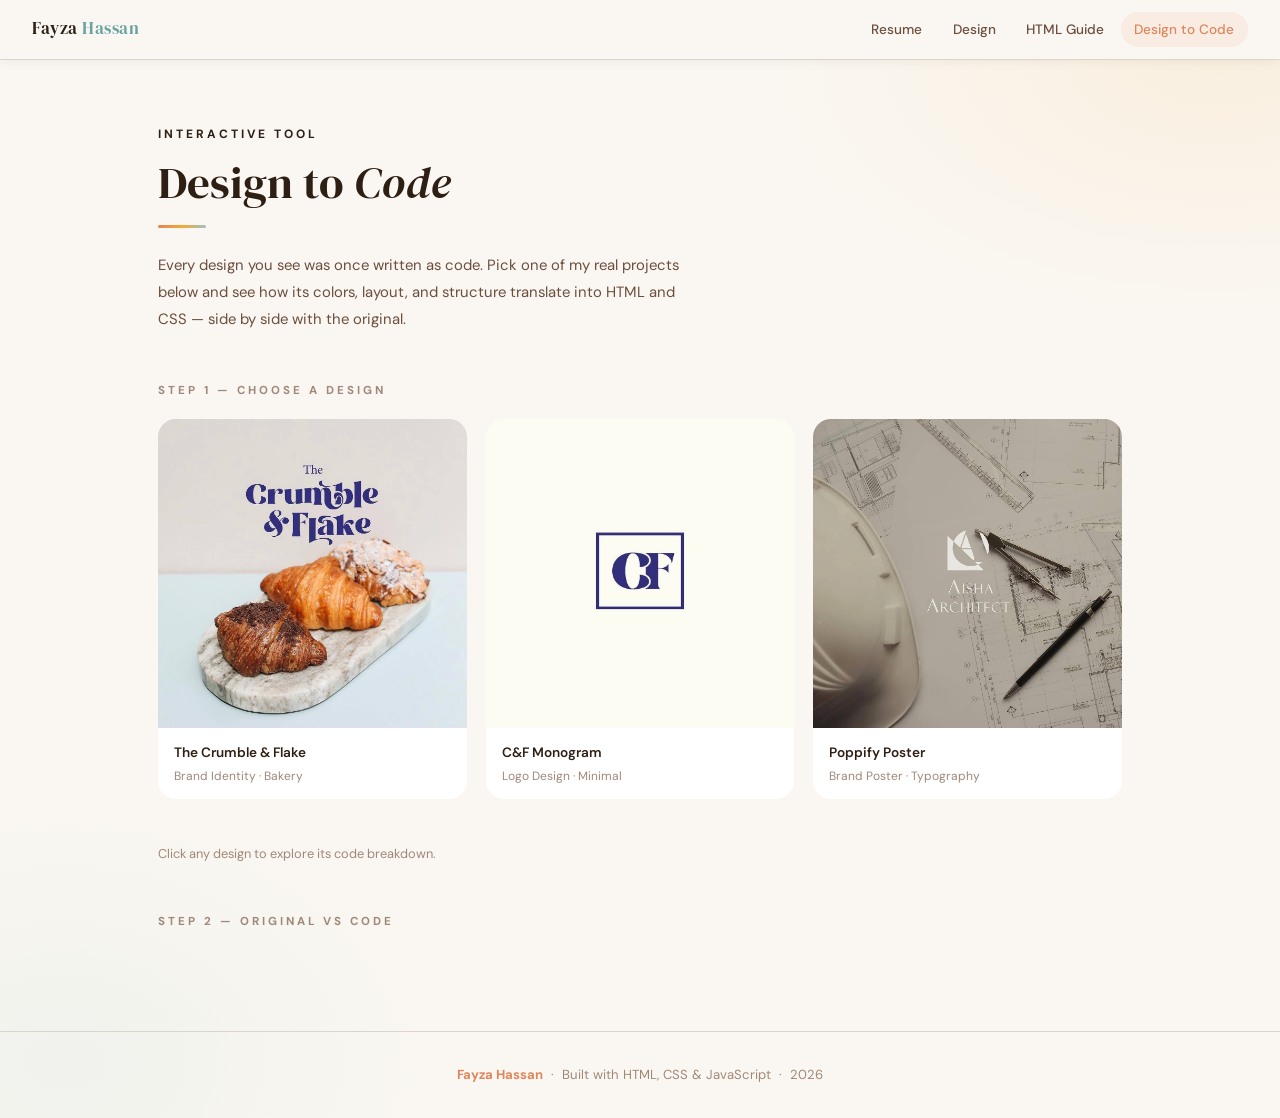
==== design-to-code.html @ b826f487 "Add files via upload" ====
<!DOCTYPE html>
<html lang="en">
<head>
  <meta charset="UTF-8" />
  <meta name="viewport" content="width=device-width, initial-scale=1.0" />
  <title>Fayza Hassan — Design to Code</title>
  <link rel="stylesheet" href="style.css" />
  <style>

    /* ============================================
       PAGE LAYOUT
    ============================================ */

    .dtc-page {
      max-width: 1060px;
      margin: 0 auto;
      padding: 4rem 3rem 5rem;
    }

    .dtc-page .eyebrow {
      font-size: 0.75rem;
      font-weight: 700;
      letter-spacing: 3px;
      text-transform: uppercase;
      color: var(--electric);
      margin-bottom: 0.7rem;
    }

    .dtc-page h1 {
      font-family: var(--font-display);
      font-size: clamp(1.9rem, 4vw, 2.8rem);
      font-weight: 400;
      color: var(--text-main);
      line-height: 1.2;
      margin-bottom: 0.8rem;
    }

    .dtc-page h1 em {
      font-style: italic;
      color: var(--electric);
    }

    .dtc-page .intro-p {
      font-size: 0.93rem;
      color: var(--text-sub);
      max-width: 540px;
      line-height: 1.8;
      margin-bottom: 3rem;
    }

    .accent-line {
      width: 48px;
      height: 3px;
      background: var(--grad-line);
      border-radius: 3px;
      margin: 1rem 0 1.5rem;
    }

    /* ============================================
       STEP LABEL
    ============================================ */

    .step-label {
      font-size: 0.72rem;
      font-weight: 700;
      letter-spacing: 3px;
      text-transform: uppercase;
      color: var(--text-muted);
      margin-bottom: 1.2rem;
      display: flex;
      align-items: center;
      gap: 1rem;
    }

    .step-label::after {
      content: '';
      flex: 1;
      height: 1px;
      background: var(--mid-gray);
    }

    /* ============================================
       STEP 1 — IMAGE PICKER
    ============================================ */

    .image-picker {
      display: grid;
      grid-template-columns: repeat(3, 1fr);
      gap: 1.2rem;
      margin-bottom: 3.5rem;
    }

    .img-card {
      position: relative;
      border-radius: var(--radius-lg);
      overflow: hidden;
      border: 2px solid var(--mid-gray);
      cursor: pointer;
      transition: var(--transition);
      background: var(--off-white);
    }

    .img-card:hover {
      border-color: var(--electric);
      box-shadow: var(--shadow-md);
      transform: translateY(-4px);
    }

    .img-card.selected {
      border-color: var(--electric);
      box-shadow: 0 0 0 3px rgba(114,38,255,0.15);
    }

    .img-card img {
      width: 100%;
      aspect-ratio: 1 / 1;
      object-fit: cover;
      display: block;
      transition: transform 0.4s ease;
    }

    .img-card:hover img { transform: scale(1.04); }

    .img-card-label {
      padding: 0.8rem 1rem;
      background: var(--white);
      border-top: 1px solid var(--mid-gray);
    }

    .img-card-label .img-title {
      font-size: 0.85rem;
      font-weight: 600;
      color: var(--text-main);
      margin-bottom: 0.15rem;
    }

    .img-card-label .img-sub {
      font-size: 0.75rem;
      color: var(--text-muted);
    }

    /* Selected checkmark */
    .img-card .check {
      position: absolute;
      top: 0.7rem;
      right: 0.7rem;
      width: 26px;
      height: 26px;
      border-radius: 50%;
      background: var(--electric);
      color: white;
      font-size: 0.75rem;
      display: flex;
      align-items: center;
      justify-content: center;
      opacity: 0;
      transform: scale(0.5);
      transition: var(--transition);
    }

    .img-card.selected .check {
      opacity: 1;
      transform: scale(1);
    }

    /* Hint text */
    .picker-hint {
      font-size: 0.8rem;
      color: var(--text-muted);
      margin-top: -0.8rem;
      margin-bottom: 3rem;
    }

    /* ============================================
       STEP 2 — SPLIT VIEW (image | code)
    ============================================ */

    .split-view {
      display: none; /* shown by JS */
      gap: 0;
      border-radius: var(--radius-lg);
      overflow: hidden;
      border: 1px solid var(--mid-gray);
      box-shadow: var(--shadow-lg);
      margin-bottom: 2rem;
    }

    .split-view.visible { display: grid; grid-template-columns: 1fr 1fr; }

    /* Left — original image */
    .split-image {
      position: relative;
      background: var(--off-white);
    }

    .split-image img {
      width: 100%;
      height: 100%;
      object-fit: cover;
      display: block;
    }

    .split-image .side-label {
      position: absolute;
      top: 1rem;
      left: 1rem;
      font-size: 0.65rem;
      font-weight: 700;
      letter-spacing: 2px;
      text-transform: uppercase;
      background: rgba(255,255,255,0.9);
      color: var(--text-sub);
      padding: 0.3rem 0.7rem;
      border-radius: 50px;
      border: 1px solid var(--mid-gray);
    }

    /* Right — live code rendering */
    .split-render {
      position: relative;
      background: #1A1630;
      min-height: 420px;
      display: flex;
      flex-direction: column;
    }

    .split-render .side-label {
      position: absolute;
      top: 1rem;
      right: 1rem;
      font-size: 0.65rem;
      font-weight: 700;
      letter-spacing: 2px;
      text-transform: uppercase;
      background: rgba(255,255,255,0.08);
      color: rgba(255,255,255,0.5);
      padding: 0.3rem 0.7rem;
      border-radius: 50px;
      border: 1px solid rgba(255,255,255,0.1);
      z-index: 2;
    }

    /* Toggle: show rendered result OR code text */
    .render-toggle {
      display: flex;
      gap: 0;
      border-bottom: 1px solid rgba(255,255,255,0.08);
      flex-shrink: 0;
    }

    .render-toggle button {
      flex: 1;
      background: none;
      border: none;
      color: rgba(255,255,255,0.4);
      font-family: var(--font-body);
      font-size: 0.78rem;
      font-weight: 600;
      letter-spacing: 1px;
      text-transform: uppercase;
      padding: 0.7rem;
      cursor: pointer;
      border-bottom: 2px solid transparent;
      transition: var(--transition);
    }

    .render-toggle button.active {
      color: var(--teal);
      border-bottom-color: var(--teal);
    }

    /* The rendered HTML preview */
    .render-preview {
      flex: 1;
      display: flex;
      align-items: center;
      justify-content: center;
      padding: 1.5rem;
    }

    /* The code view */
    .render-code {
      display: none;
      flex: 1;
      padding: 1.2rem 1.5rem;
      overflow-y: auto;
    }

    .render-code.visible { display: block; }

    .render-code pre {
      font-family: var(--font-code);
      font-size: 0.76rem;
      line-height: 1.85;
      color: #e2e0f0;
      white-space: pre;
    }

    /* Syntax colors */
    .kw   { color: #87CEEB; }
    .attr { color: #0BBCB8; }
    .val  { color: #fde68a; }
    .cm   { color: rgba(255,255,255,0.28); font-style: italic; }
    .tx   { color: #e2e0f0; }
    .prop { color: #c4b5fd; }
    .num  { color: #fda4af; }
    .hex  { color: #6ee7b7; }

    /* ============================================
       THE RENDERED PREVIEWS (HTML/CSS recreations)
    ============================================ */

    /* --- Work 1: Crumble & Flake --- */
    .preview-work1 {
      width: 100%;
      max-width: 280px;
      background: linear-gradient(160deg, #E8E0D8 60%, #B8D4DC 100%);
      border-radius: 12px;
      padding: 1.5rem 1.2rem 1.2rem;
      text-align: center;
      font-family: Georgia, serif;
      position: relative;
      box-shadow: 0 8px 32px rgba(0,0,0,0.15);
    }

    .preview-work1 .cf-the {
      font-size: 0.75rem;
      letter-spacing: 2px;
      color: #3B2D7A;
      margin-bottom: 0.1rem;
    }

    .preview-work1 .cf-title {
      font-size: 1.5rem;
      font-weight: 700;
      color: #3B2D7A;
      line-height: 1.1;
      margin-bottom: 1rem;
    }

    .preview-work1 .cf-pastries {
      display: flex;
      justify-content: center;
      gap: 0.4rem;
      margin-top: 0.5rem;
    }

    .cf-pastry {
      width: 55px;
      height: 40px;
      border-radius: 50% 50% 40% 40%;
      background: linear-gradient(135deg, #C8803A, #8B4513);
      box-shadow: 0 3px 8px rgba(0,0,0,0.2);
    }

    .cf-pastry.big {
      width: 70px;
      height: 48px;
      background: linear-gradient(135deg, #D4903A, #9B5523);
    }

    .cf-pastry.powdered {
      background: linear-gradient(135deg, #C8803A, #8B4513);
      position: relative;
      overflow: hidden;
    }

    .cf-pastry.powdered::after {
      content: '';
      position: absolute;
      inset: 0;
      background: rgba(255,255,255,0.3);
      border-radius: inherit;
    }

    .preview-work1 .marble-board {
      width: 90%;
      height: 8px;
      background: linear-gradient(90deg, #D8D0C8, #C0B8B0, #D8D0C8);
      border-radius: 4px;
      margin: 0.4rem auto 0;
    }

    /* --- Work 2: CF Monogram --- */
    .preview-work2 {
      width: 100%;
      max-width: 200px;
      background: #F9F7EE;
      border-radius: 8px;
      display: flex;
      align-items: center;
      justify-content: center;
      padding: 2rem;
      box-shadow: 0 8px 32px rgba(0,0,0,0.1);
      aspect-ratio: 1;
    }

    .cf-monogram-box {
      border: 2.5px solid #3B2D7A;
      padding: 1rem 1.2rem;
      display: flex;
      align-items: center;
      justify-content: center;
    }

    .cf-monogram-text {
      font-family: Georgia, 'Times New Roman', serif;
      font-size: 2.2rem;
      font-weight: 700;
      color: #3B2D7A;
      letter-spacing: -2px;
      line-height: 1;
    }

    .cf-amp {
      font-size: 1.4rem;
      vertical-align: middle;
      margin: 0 -2px;
    }

    /* --- Work 7: Poppify Poster --- */
    .preview-work7 {
      width: 100%;
      max-width: 220px;
      background: #D42B2B;
      border-radius: 12px;
      padding: 1.5rem 1.2rem;
      text-align: center;
      box-shadow: 0 8px 32px rgba(0,0,0,0.25);
      position: relative;
      overflow: hidden;
    }

    .preview-work7::before {
      content: '';
      position: absolute;
      bottom: -20px;
      left: 50%;
      transform: translateX(-50%);
      width: 140px;
      height: 90px;
      background: rgba(255,255,255,0.08);
      border-radius: 50% 50% 0 0;
    }

    .preview-work7 .pop-est {
      font-size: 0.65rem;
      font-weight: 700;
      letter-spacing: 3px;
      text-transform: uppercase;
      color: rgba(255,255,255,0.8);
      margin-bottom: 0.5rem;
    }

    .preview-work7 .pop-logo-circle {
      width: 28px;
      height: 28px;
      border-radius: 50%;
      background: rgba(139,0,0,0.6);
      border: 1.5px solid rgba(255,255,255,0.3);
      margin: 0 auto 0.4rem;
      display: flex;
      align-items: center;
      justify-content: center;
      font-size: 0.65rem;
      font-weight: 800;
      color: white;
      font-family: Georgia, serif;
    }

    .preview-work7 .pop-name {
      font-size: 2rem;
      font-weight: 900;
      color: #F5ECD5;
      line-height: 1;
      font-family: Georgia, serif;
      letter-spacing: -1px;
      margin-bottom: 0.7rem;
      position: relative;
      z-index: 1;
    }

    .preview-work7 .pop-tagline {
      font-size: 0.62rem;
      font-weight: 700;
      color: rgba(255,255,255,0.85);
      letter-spacing: 1px;
      position: relative;
      z-index: 1;
    }

    /* ============================================
       COLOR BREAKDOWN
    ============================================ */

    .color-breakdown {
      display: none;
      margin-top: 0;
    }

    .color-breakdown.visible { display: block; }

    .color-breakdown h3 {
      font-family: var(--font-display);
      font-size: 1.1rem;
      font-weight: 400;
      color: var(--text-main);
      margin-bottom: 1rem;
    }

    .color-chips {
      display: flex;
      gap: 0.6rem;
      flex-wrap: wrap;
    }

    .color-chip {
      display: flex;
      align-items: center;
      gap: 0.6rem;
      padding: 0.45rem 0.9rem 0.45rem 0.5rem;
      background: var(--off-white);
      border: 1px solid var(--mid-gray);
      border-radius: 50px;
      cursor: pointer;
      transition: var(--transition);
      font-size: 0.8rem;
    }

    .color-chip:hover {
      border-color: rgba(114,38,255,0.25);
      box-shadow: var(--shadow-sm);
    }

    .chip-dot {
      width: 18px;
      height: 18px;
      border-radius: 50%;
      flex-shrink: 0;
      border: 1px solid rgba(0,0,0,0.08);
    }

    .chip-hex {
      font-family: var(--font-code);
      font-size: 0.77rem;
      color: var(--electric);
      font-weight: 500;
    }

    .chip-role {
      color: var(--text-muted);
      font-size: 0.77rem;
    }

    /* ============================================
       COPY TOAST
    ============================================ */

    .copy-toast {
      position: fixed;
      bottom: 2rem;
      left: 50%;
      transform: translateX(-50%) translateY(20px);
      background: var(--text-main);
      color: var(--white);
      padding: 0.6rem 1.4rem;
      border-radius: 50px;
      font-size: 0.82rem;
      font-weight: 500;
      opacity: 0;
      transition: all 0.3s ease;
      pointer-events: none;
      z-index: 999;
      white-space: nowrap;
    }

    .copy-toast.show {
      opacity: 1;
      transform: translateX(-50%) translateY(0);
    }

    /* ============================================
       RESPONSIVE
    ============================================ */

    @media (max-width: 768px) {
      .dtc-page { padding: 3rem 1.5rem 4rem; }
      .image-picker { grid-template-columns: 1fr; gap: 1rem; }
      .split-view.visible { grid-template-columns: 1fr; }
      .split-image { min-height: 220px; }
      .split-render { min-height: 360px; }
    }

  </style>
</head>
<body>

  <!-- Navigation -->
  <nav>
    <a class="nav-logo" href="index.html">Fayza <span style="color:var(--teal);">Hassan</span></a>
    <button class="hamburger" aria-label="Menu">
      <span></span><span></span><span></span>
    </button>
    <ul class="nav-links">
      <li><a href="index.html">Resume</a></li>
      <li><a href="hobby.html">Design</a></li>
      <li><a href="html-cheatsheet.html">HTML Guide</a></li>
      <li><a href="design-to-code.html" class="active">Design to Code</a></li>
    </ul>
  </nav>

  <div class="page-wrapper">
    <div class="dtc-page">

      <!-- Hero -->
      <p class="eyebrow">Interactive Tool</p>
      <h1>Design to <em>Code</em></h1>
      <div class="accent-line"></div>
      <p class="intro-p">
        Every design you see was once written as code. Pick one of my real projects below
        and see how its colors, layout, and structure translate into HTML and CSS —
        side by side with the original.
      </p>

      <!-- Step 1: Pick an image -->
      <div class="step-label">Step 1 — Choose a design</div>

      <div class="image-picker">

        <!-- Work 1 -->
        <div class="img-card" onclick="selectDesign('work1')" id="card-work1">
          <div class="check">&#10003;</div>
          <img src="work1.jpg" alt="Crumble and Flake bakery branding" loading="lazy">
          <div class="img-card-label">
            <div class="img-title">The Crumble &amp; Flake</div>
            <div class="img-sub">Brand Identity · Bakery</div>
          </div>
        </div>

        <!-- Work 2 -->
        <div class="img-card" onclick="selectDesign('work2')" id="card-work2">
          <div class="check">&#10003;</div>
          <img src="work2.jpg" alt="CF monogram logo" loading="lazy">
          <div class="img-card-label">
            <div class="img-title">C&amp;F Monogram</div>
            <div class="img-sub">Logo Design · Minimal</div>
          </div>
        </div>

        <!-- Work 7 -->
        <div class="img-card" onclick="selectDesign('work7')" id="card-work7">
          <div class="check">&#10003;</div>
          <img src="work7.jpg" alt="Poppify brand poster" loading="lazy">
          <div class="img-card-label">
            <div class="img-title">Poppify Poster</div>
            <div class="img-sub">Brand Poster · Typography</div>
          </div>
        </div>

      </div>

      <p class="picker-hint">Click any design to explore its code breakdown.</p>

      <!-- Step 2: Split view -->
      <div class="step-label">Step 2 — Original vs Code</div>

      <div class="split-view" id="split-view">

        <!-- Left: original image -->
        <div class="split-image">
          <span class="side-label">Original Design</span>
          <img id="split-img" src="" alt="Selected design">
        </div>

        <!-- Right: code/render panel -->
        <div class="split-render">
          <div class="render-toggle">
            <button class="active" onclick="showTab('preview', this)">Live Render</button>
            <button onclick="showTab('code', this)">HTML / CSS</button>
          </div>

          <!-- Rendered preview -->
          <div class="render-preview" id="tab-preview">
            <div id="render-output"></div>
          </div>

          <!-- Code view -->
          <div class="render-code" id="tab-code">
            <pre id="code-output"></pre>
          </div>
        </div>

      </div>

      <!-- Color breakdown -->
      <div class="color-breakdown" id="color-breakdown">
        <h3>Colors used in this design</h3>
        <div class="color-chips" id="color-chips"></div>
      </div>

    </div>
  </div>

  <!-- Copy toast -->
  <div class="copy-toast" id="copy-toast"></div>

  <footer>
    <strong>Fayza Hassan</strong> &nbsp;·&nbsp; Built with HTML, CSS &amp; JavaScript &nbsp;·&nbsp; 2026
  </footer>

  <script src="script.js"></script>
  <script>

    /* ============================================
       DATA — one entry per design
    ============================================ */

    var designs = {

      /* ---- Work 1: Crumble & Flake ---- */
      work1: {
        img: 'images/work1.jpg',
        alt: 'Crumble and Flake branding',
        colors: [
          { hex: '#E8E0D8', role: 'Background warm beige' },
          { hex: '#B8D4DC', role: 'Background cool blue' },
          { hex: '#3B2D7A', role: 'Logo & text (deep navy)' },
          { hex: '#C8803A', role: 'Pastry warm brown' },
          { hex: '#D8D0C8', role: 'Marble board' }
        ],
        render: '<div class="preview-work1">' +
          '<div class="cf-the">The</div>' +
          '<div class="cf-title">Crumble<br>&amp; Flake</div>' +
          '<div class="cf-pastries">' +
            '<div class="cf-pastry"></div>' +
            '<div class="cf-pastry big"></div>' +
            '<div class="cf-pastry powdered"></div>' +
          '</div>' +
          '<div class="marble-board"></div>' +
        '</div>',
        code:
'<span class="cm">/* Background */</span>\n' +
'<span class="prop">.card</span> {\n' +
'  <span class="attr">background</span>: <span class="val">linear-gradient</span>(\n' +
'    <span class="num">160deg</span>,\n' +
'    <span class="hex">#E8E0D8</span> <span class="num">60%</span>,\n' +
'    <span class="hex">#B8D4DC</span> <span class="num">100%</span>\n' +
'  );\n' +
'  <span class="attr">border-radius</span>: <span class="num">12px</span>;\n' +
'  <span class="attr">padding</span>: <span class="num">1.5rem</span>;\n' +
'  <span class="attr">text-align</span>: <span class="val">center</span>;\n' +
'}\n\n' +
'<span class="cm">/* Logo text */</span>\n' +
'<span class="prop">.logo-title</span> {\n' +
'  <span class="attr">font-family</span>: <span class="val">Georgia, serif</span>;\n' +
'  <span class="attr">font-size</span>: <span class="num">1.5rem</span>;\n' +
'  <span class="attr">font-weight</span>: <span class="num">700</span>;\n' +
'  <span class="attr">color</span>: <span class="hex">#3B2D7A</span>;\n' +
'  <span class="attr">line-height</span>: <span class="num">1.1</span>;\n' +
'}\n\n' +
'<span class="cm">/* Pastry shape */</span>\n' +
'<span class="prop">.pastry</span> {\n' +
'  <span class="attr">width</span>: <span class="num">70px</span>;\n' +
'  <span class="attr">height</span>: <span class="num">48px</span>;\n' +
'  <span class="attr">border-radius</span>: <span class="num">50% 50% 40% 40%</span>;\n' +
'  <span class="attr">background</span>: <span class="val">linear-gradient</span>(\n' +
'    <span class="num">135deg</span>,\n' +
'    <span class="hex">#D4903A</span>,\n' +
'    <span class="hex">#9B5523</span>\n' +
'  );\n' +
'}'
      },

      /* ---- Work 2: CF Monogram ---- */
      work2: {
        img: 'images/work2.jpg',
        alt: 'CF monogram logo',
        colors: [
          { hex: '#F9F7EE', role: 'Background cream' },
          { hex: '#3B2D7A', role: 'Logo & border (deep navy)' },
          { hex: '#FFFFFF', role: 'Negative space (white)' }
        ],
        render: '<div class="preview-work2">' +
          '<div class="cf-monogram-box">' +
            '<div class="cf-monogram-text">C<span class="cf-amp">&amp;</span>F</div>' +
          '</div>' +
        '</div>',
        code:
'<span class="cm">/* HTML */</span>\n' +
'<span class="kw">&lt;div</span> <span class="attr">class</span>=<span class="val">"page"</span><span class="kw">&gt;</span>\n' +
'  <span class="kw">&lt;div</span> <span class="attr">class</span>=<span class="val">"monogram-box"</span><span class="kw">&gt;</span>\n' +
'    <span class="kw">&lt;span&gt;</span><span class="tx">C&amp;F</span><span class="kw">&lt;/span&gt;</span>\n' +
'  <span class="kw">&lt;/div&gt;</span>\n' +
'<span class="kw">&lt;/div&gt;</span>\n\n' +
'<span class="cm">/* CSS */</span>\n' +
'<span class="prop">.page</span> {\n' +
'  <span class="attr">background</span>: <span class="hex">#F9F7EE</span>;\n' +
'  <span class="attr">display</span>: <span class="val">flex</span>;\n' +
'  <span class="attr">align-items</span>: <span class="val">center</span>;\n' +
'  <span class="attr">justify-content</span>: <span class="val">center</span>;\n' +
'  <span class="attr">min-height</span>: <span class="num">100vh</span>;\n' +
'}\n\n' +
'<span class="prop">.monogram-box</span> {\n' +
'  <span class="attr">border</span>: <span class="num">2.5px</span> <span class="val">solid</span> <span class="hex">#3B2D7A</span>;\n' +
'  <span class="attr">padding</span>: <span class="num">1rem 1.2rem</span>;\n' +
'}\n\n' +
'<span class="prop">.monogram-box span</span> {\n' +
'  <span class="attr">font-family</span>: <span class="val">Georgia, serif</span>;\n' +
'  <span class="attr">font-size</span>: <span class="num">2.2rem</span>;\n' +
'  <span class="attr">font-weight</span>: <span class="num">700</span>;\n' +
'  <span class="attr">color</span>: <span class="hex">#3B2D7A</span>;\n' +
'  <span class="attr">letter-spacing</span>: <span class="num">-2px</span>;\n' +
'}'
      },

      /* ---- Work 7: Poppify Poster ---- */
      work7: {
        img: 'images/work7.jpg',
        alt: 'Poppify brand poster',
        colors: [
          { hex: '#D42B2B', role: 'Background bold red' },
          { hex: '#F5ECD5', role: 'Logo text cream' },
          { hex: '#8B0000', role: 'Logo circle dark red' },
          { hex: '#FFFFFF', role: 'Tagline & details' },
          { hex: 'rgba(255,255,255,0.08)', role: 'Subtle shape overlay' }
        ],
        render: '<div class="preview-work7">' +
          '<div class="pop-est">Est 2023</div>' +
          '<div class="pop-logo-circle">p</div>' +
          '<div class="pop-name">poppify</div>' +
          '<div class="pop-tagline">Baked &nbsp;·&nbsp; Low Sugar &nbsp;·&nbsp; Natural Flavor</div>' +
        '</div>',
        code:
'<span class="cm">/* HTML */</span>\n' +
'<span class="kw">&lt;div</span> <span class="attr">class</span>=<span class="val">"poster"</span><span class="kw">&gt;</span>\n' +
'  <span class="kw">&lt;p</span> <span class="attr">class</span>=<span class="val">"est"</span><span class="kw">&gt;</span><span class="tx">Est 2023</span><span class="kw">&lt;/p&gt;</span>\n' +
'  <span class="kw">&lt;div</span> <span class="attr">class</span>=<span class="val">"logo-circle"</span><span class="kw">&gt;</span><span class="tx">p</span><span class="kw">&lt;/div&gt;</span>\n' +
'  <span class="kw">&lt;h1</span> <span class="attr">class</span>=<span class="val">"brand"</span><span class="kw">&gt;</span><span class="tx">poppify</span><span class="kw">&lt;/h1&gt;</span>\n' +
'  <span class="kw">&lt;p</span> <span class="attr">class</span>=<span class="val">"tagline"</span><span class="kw">&gt;</span><span class="tx">Baked · Low Sugar</span><span class="kw">&lt;/p&gt;</span>\n' +
'<span class="kw">&lt;/div&gt;</span>\n\n' +
'<span class="cm">/* CSS */</span>\n' +
'<span class="prop">.poster</span> {\n' +
'  <span class="attr">background</span>: <span class="hex">#D42B2B</span>;\n' +
'  <span class="attr">text-align</span>: <span class="val">center</span>;\n' +
'  <span class="attr">padding</span>: <span class="num">2rem</span>;\n' +
'  <span class="attr">border-radius</span>: <span class="num">12px</span>;\n' +
'}\n\n' +
'<span class="prop">.brand</span> {\n' +
'  <span class="attr">font-family</span>: <span class="val">Georgia, serif</span>;\n' +
'  <span class="attr">font-size</span>: <span class="num">2.5rem</span>;\n' +
'  <span class="attr">font-weight</span>: <span class="num">900</span>;\n' +
'  <span class="attr">color</span>: <span class="hex">#F5ECD5</span>;\n' +
'  <span class="attr">letter-spacing</span>: <span class="num">-1px</span>;\n' +
'}\n\n' +
'<span class="prop">.logo-circle</span> {\n' +
'  <span class="attr">background</span>: <span class="hex">#8B0000</span>;\n' +
'  <span class="attr">border-radius</span>: <span class="num">50%</span>;\n' +
'  <span class="attr">width</span>: <span class="num">28px</span>;\n' +
'  <span class="attr">height</span>: <span class="num">28px</span>;\n' +
'  <span class="attr">margin</span>: <span class="num">0 auto</span>;\n' +
'}'
      }

    };

    /* ============================================
       SELECT A DESIGN
    ============================================ */

    var currentDesign = null;

    function selectDesign(key) {
      var data = designs[key];
      if (!data) { return; }
      currentDesign = key;

      /* Update card selection state */
      document.querySelectorAll('.img-card').forEach(function(c) {
        c.classList.remove('selected');
      });
      document.getElementById('card-' + key).classList.add('selected');

      /* Set original image */
      var img = document.getElementById('split-img');
      img.src = data.img;
      img.alt = data.alt;

      /* Set rendered preview */
      document.getElementById('render-output').innerHTML = data.render;

      /* Set code output */
      document.getElementById('code-output').innerHTML = data.code;

      /* Build color chips */
      var chipsEl = document.getElementById('color-chips');
      chipsEl.innerHTML = '';
      data.colors.forEach(function(c) {
        var chip = document.createElement('div');
        chip.className = 'color-chip';
        chip.title = 'Click to copy ' + c.hex;
        chip.innerHTML =
          '<div class="chip-dot" style="background:' + c.hex + ';"></div>' +
          '<span class="chip-hex">' + c.hex + '</span>' +
          '<span class="chip-role">— ' + c.role + '</span>';
        chip.addEventListener('click', function() { copyHex(c.hex); });
        chipsEl.appendChild(chip);
      });

      /* Show split view and color breakdown */
      document.getElementById('split-view').classList.add('visible');
      document.getElementById('color-breakdown').classList.add('visible');

      /* Reset to preview tab */
      showTabByName('preview');

      /* Smooth scroll to result */
      setTimeout(function() {
        document.getElementById('split-view').scrollIntoView({ behavior: 'smooth', block: 'start' });
      }, 100);
    }

    /* ============================================
       TAB TOGGLE (Live Render / Code)
    ============================================ */

    function showTab(name, btn) {
      showTabByName(name);
      /* Update button states */
      document.querySelectorAll('.render-toggle button').forEach(function(b) {
        b.classList.remove('active');
      });
      btn.classList.add('active');
    }

    function showTabByName(name) {
      var preview = document.getElementById('tab-preview');
      var code    = document.getElementById('tab-code');
      if (name === 'preview') {
        preview.style.display = 'flex';
        code.classList.remove('visible');
      } else {
        preview.style.display = 'none';
        code.classList.add('visible');
      }
    }

    /* ============================================
       COPY HEX
    ============================================ */

    function copyHex(hex) {
      if (navigator.clipboard && navigator.clipboard.writeText) {
        navigator.clipboard.writeText(hex).then(function() {
          var toast = document.getElementById('copy-toast');
          toast.textContent = hex + ' copied';
          toast.classList.add('show');
          setTimeout(function() { toast.classList.remove('show'); }, 1800);
        });
      }
    }

  </script>

</body>
</html>
---- style.css ----
/* ============================================================
   Portfolio — Fayza Hassan
   Palette: Warm Beach
   #F5F0E8 (cream bg) | #E8A87C (terracotta) | #F4A836 (amber)
   #9DC4C0 (mint) | #6BA3A0 (teal) | #3D2B1F (dark text)
   Font: DM Sans + DM Serif Display
   ============================================================ */

@import url('https://fonts.googleapis.com/css2?family=DM+Sans:ital,opsz,wght@0,9..40,300;0,9..40,400;0,9..40,500;0,9..40,600;0,9..40,700;1,9..40,300&family=DM+Serif+Display:ital@0;1&family=Fira+Code:wght@400;500&display=swap');

/* ---------- Variables ---------- */
:root {
  --bg:          #FAF7F2;       /* warm cream */
  --surface:     #F2EDE3;       /* slightly darker cream */
  --white:       #FFFFFF;

  --terracotta:  #E0855A;       /* main accent — warm orange */
  --amber:       #F4A836;       /* secondary accent — golden */
  --mint:        #9DC4C0;       /* cool complement — soft mint */
  --teal:        #6BA3A0;       /* deeper mint for text/borders */

  --text-main:   #2E1F14;       /* dark warm brown */
  --text-sub:    #6B4E3D;       /* medium warm brown */
  --text-muted:  #A08878;       /* muted warm */

  --border:      #E0D5C5;       /* warm gray border */
  --border-dark: #C8B8A2;

  --grad-accent: linear-gradient(135deg, #E0855A 0%, #F4A836 100%);
  --grad-line:   linear-gradient(90deg, #E0855A, #F4A836, #9DC4C0);
  --grad-mint:   linear-gradient(135deg, #9DC4C0 0%, #6BA3A0 100%);

  --font-body:    'DM Sans', sans-serif;
  --font-display: 'DM Serif Display', serif;
  --font-code:    'Fira Code', monospace;

  --radius:    10px;
  --radius-lg: 18px;
  --shadow-sm: 0 2px 12px rgba(224,133,90,0.10);
  --shadow-md: 0 6px 28px rgba(224,133,90,0.16);
  --shadow-lg: 0 12px 48px rgba(224,133,90,0.20);
  --transition: all 0.3s cubic-bezier(0.4, 0, 0.2, 1);
}

/* ---------- Reset ---------- */
*, *::before, *::after { margin: 0; padding: 0; box-sizing: border-box; }
html { scroll-behavior: smooth; -webkit-text-size-adjust: 100%; }

body {
  font-family: var(--font-body);
  background: var(--bg);
  color: var(--text-main);
  line-height: 1.7;
  overflow-x: hidden;
  /* subtle warm glow top right */
  background-image:
    radial-gradient(ellipse 60% 40% at 95% 5%, rgba(244,168,54,0.10) 0%, transparent 60%),
    radial-gradient(ellipse 50% 40% at 5% 95%, rgba(157,196,192,0.10) 0%, transparent 60%);
}

/* ---------- Navigation ---------- */
nav {
  position: fixed;
  top: 0; width: 100%;
  z-index: 1000;
  height: 60px;
  display: flex;
  align-items: center;
  justify-content: space-between;
  padding: 0 2rem;
  background: rgba(250,247,242,0.92);
  backdrop-filter: blur(20px);
  -webkit-backdrop-filter: blur(20px);
  border-bottom: 1px solid var(--border);
  box-shadow: 0 1px 12px rgba(0,0,0,0.06);
}

.nav-logo {
  font-family: var(--font-display);
  font-size: 1.05rem;
  color: var(--text-main);
  text-decoration: none;
  letter-spacing: 0.5px;
}
.nav-logo span { color: var(--terracotta); }

.nav-links {
  list-style: none;
  display: flex;
  gap: 0.2rem;
}

.nav-links a {
  display: block;
  padding: 0.4rem 0.85rem;
  color: var(--text-sub);
  text-decoration: none;
  font-size: 0.85rem;
  font-weight: 500;
  border-radius: 50px;
  transition: var(--transition);
  white-space: nowrap;
}
.nav-links a:hover,
.nav-links a.active {
  color: var(--terracotta);
  background: rgba(224,133,90,0.09);
}

/* Hamburger */
.hamburger {
  display: none;
  flex-direction: column;
  gap: 5px;
  cursor: pointer;
  background: none;
  border: none;
  padding: 6px;
  -webkit-tap-highlight-color: transparent;
}
.hamburger span {
  display: block;
  width: 22px; height: 2px;
  background: var(--text-main);
  border-radius: 2px;
  transition: var(--transition);
}

/* ---------- Page Wrapper ---------- */
.page-wrapper {
  padding-top: 60px;
  position: relative;
  z-index: 1;
}

/* ---------- Page Hero ---------- */
.page-hero {
  padding: 3.5rem 2rem 2rem;
  max-width: 1060px;
  margin: 0 auto;
}

.eyebrow {
  font-size: 0.7rem;
  font-weight: 700;
  letter-spacing: 3px;
  text-transform: uppercase;
  color: var(--terracotta);
  margin-bottom: 0.6rem;
}

.page-hero h1 {
  font-family: var(--font-display);
  font-size: clamp(1.9rem, 5vw, 3rem);
  font-weight: 400;
  color: var(--text-main);
  line-height: 1.15;
  margin-bottom: 0.8rem;
}
.page-hero h1 em {
  font-style: italic;
  color: var(--terracotta);
}

.page-hero p {
  font-size: 0.95rem;
  color: var(--text-sub);
  max-width: 520px;
  line-height: 1.8;
}

.accent-line {
  width: 44px; height: 3px;
  background: var(--grad-line);
  border-radius: 3px;
  margin: 1rem 0 1.3rem;
}

/* ---------- Sections ---------- */
section {
  max-width: 1060px;
  margin: 0 auto;
  padding: 2rem 2rem 3rem;
}

.section-label {
  font-size: 0.68rem;
  font-weight: 700;
  letter-spacing: 3px;
  text-transform: uppercase;
  color: var(--text-muted);
  margin-bottom: 1.5rem;
  display: flex;
  align-items: center;
  gap: 1rem;
}
.section-label::after {
  content: '';
  flex: 1;
  height: 1px;
  background: var(--border);
}

/* ---------- Cards ---------- */
.card {
  background: var(--white);
  border: 1px solid var(--border);
  border-radius: var(--radius-lg);
  padding: 1.6rem 1.8rem;
  transition: var(--transition);
  box-shadow: var(--shadow-sm);
}
.card:hover {
  box-shadow: var(--shadow-md);
  border-color: rgba(224,133,90,0.25);
  transform: translateY(-3px);
}

/* ---------- Tags ---------- */
.tag {
  display: inline-block;
  padding: 0.22rem 0.75rem;
  border-radius: 50px;
  font-size: 0.73rem;
  font-weight: 600;
  letter-spacing: 0.3px;
  background: rgba(224,133,90,0.1);
  color: var(--terracotta);
  border: 1px solid rgba(224,133,90,0.2);
}

/* ---------- Buttons ---------- */
.btn {
  display: inline-block;
  padding: 0.6rem 1.5rem;
  border-radius: 50px;
  font-family: var(--font-body);
  font-weight: 600;
  font-size: 0.85rem;
  text-decoration: none;
  cursor: pointer;
  transition: var(--transition);
  border: none;
  -webkit-tap-highlight-color: transparent;
}
.btn-primary {
  background: var(--terracotta);
  color: var(--white);
}
.btn-primary:hover {
  background: #CC6E45;
  box-shadow: var(--shadow-md);
  transform: translateY(-2px);
}
.btn-outline {
  background: transparent;
  color: var(--terracotta);
  border: 1.5px solid var(--terracotta);
}
.btn-outline:hover {
  background: rgba(224,133,90,0.08);
  transform: translateY(-2px);
}

/* ---------- Scroll reveal ---------- */
.animate-in {
  opacity: 0;
  transform: translateY(20px);
  transition: opacity 0.55s ease, transform 0.55s ease;
}
.animate-in.visible {
  opacity: 1;
  transform: translateY(0);
}

/* ---------- Footer ---------- */
footer {
  text-align: center;
  padding: 2rem;
  border-top: 1px solid var(--border);
  font-size: 0.82rem;
  color: var(--text-muted);
}
footer strong { color: var(--terracotta); }

/* ---------- Scrollbar ---------- */
::-webkit-scrollbar { width: 5px; }
::-webkit-scrollbar-track { background: var(--bg); }
::-webkit-scrollbar-thumb { background: var(--border-dark); border-radius: 3px; }
::-webkit-scrollbar-thumb:hover { background: var(--terracotta); }

/* ---------- Responsive — Tablet (768px) ---------- */
@media (max-width: 768px) {
  nav { padding: 0 1.2rem; }
  .hamburger { display: flex; }

  .nav-links {
    display: none;
    flex-direction: column;
    position: absolute;
    top: 60px; left: 0;
    width: 100%;
    background: rgba(250,247,242,0.98);
    border-bottom: 1px solid var(--border);
    padding: 0.8rem 1.2rem 1.2rem;
    gap: 0.15rem;
    box-shadow: 0 8px 24px rgba(0,0,0,0.08);
  }
  .nav-links.open { display: flex; }
  .nav-links a {
    border-radius: var(--radius);
    padding: 0.75rem 1rem;
    font-size: 0.95rem;
  }

  .page-hero { padding: 2.5rem 1.2rem 1.5rem; }
  section { padding: 1.5rem 1.2rem 2.5rem; }
}

/* ---------- Responsive — Mobile (480px) ---------- */
@media (max-width: 480px) {
  .page-hero { padding: 2rem 1rem 1.2rem; }
  section { padding: 1.2rem 1rem 2rem; }
  .page-hero h1 { font-size: clamp(1.7rem, 8vw, 2.2rem); }
}
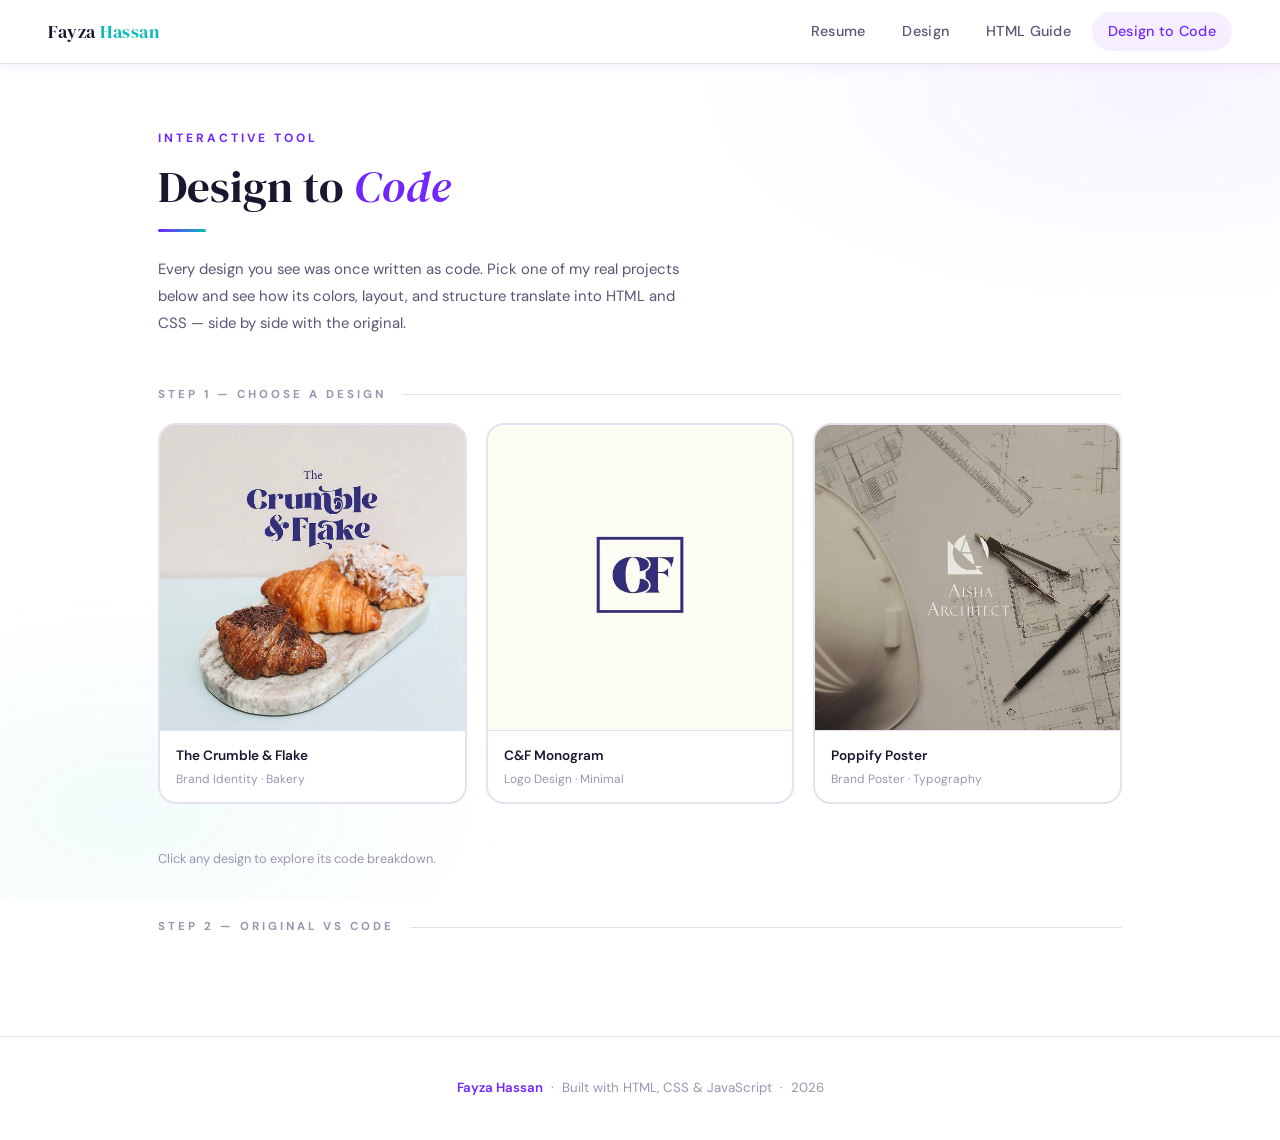
==== commit 1d50031a: "Add files via upload" ====
--- a/design-to-code.html
+++ b/design-to-code.html
@@ -650,7 +650,7 @@
         <!-- Work 7 -->
         <div class="img-card" onclick="selectDesign('work7')" id="card-work7">
           <div class="check">&#10003;</div>
-          <img src="work7.jpg" alt="Poppify brand poster" loading="lazy">
+          <img src="work7.jpg" alt="Aisha Architect blueprints" loading="lazy">
           <div class="img-card-label">
             <div class="img-title">Poppify Poster</div>
             <div class="img-sub">Brand Poster · Typography</div>
@@ -719,7 +719,7 @@
 
       /* ---- Work 1: Crumble & Flake ---- */
       work1: {
-        img: 'images/work1.jpg',
+        img: 'work1.jpg',
         alt: 'Crumble and Flake branding',
         colors: [
           { hex: '#E8E0D8', role: 'Background warm beige' },
@@ -773,7 +773,7 @@
 
       /* ---- Work 2: CF Monogram ---- */
       work2: {
-        img: 'images/work2.jpg',
+        img: 'work2.jpg',
         alt: 'CF monogram logo',
         colors: [
           { hex: '#F9F7EE', role: 'Background cream' },
@@ -814,54 +814,50 @@
       },
 
       /* ---- Work 7: Poppify Poster ---- */
+      work4: {
+        img: 'work4.jpg', alt: 'Poppify salty savory packaging',
+        colors:[
+          {hex:'#1A6FD4',role:'Bag top — bright blue'},
+          {hex:'#0A4A9C',role:'Bag bottom — deep blue'},
+          {hex:'#3B2D7A',role:'Tag badges — dark purple'},
+          {hex:'#FFFFFF',role:'Logo and text — white'}
+        ],
+        render:'<div class="preview-work4"><div class="pop-brand">poppify</div><div class="pop-flavor">Salty Savory</div><div class="pop-tags"><span class="pop-tag">baked</span><span class="pop-tag">low sugar</span><span class="pop-tag">natural</span></div></div>',
+        code:'<span class=\"cm\">/* Bag */</span>\n<span class=\"prop\">.bag</span> {\n  <span class=\"attr\">background</span>: <span class=\"val\">linear-gradient</span>(\n    <span class=\"hex\">#1A6FD4</span>, <span class=\"hex\">#0A4A9C</span>\n  );\n  <span class=\"attr\">border-radius</span>: <span class=\"num\">14px</span>;\n}'
+      },
       work7: {
-        img: 'images/work7.jpg',
-        alt: 'Poppify brand poster',
+        img: 'work7.jpg',
+        alt: 'Aisha Architect branding',
         colors: [
-          { hex: '#D42B2B', role: 'Background bold red' },
-          { hex: '#F5ECD5', role: 'Logo text cream' },
-          { hex: '#8B0000', role: 'Logo circle dark red' },
-          { hex: '#FFFFFF', role: 'Tagline & details' },
-          { hex: 'rgba(255,255,255,0.08)', role: 'Subtle shape overlay' }
+          { hex: '#C8C4B8', role: 'Background warm gray' },
+          { hex: '#F5F5F0', role: 'Logo mark light cream' },
+          { hex: '#8C8878', role: 'Accent muted taupe' },
+          { hex: '#FFFFFF', role: 'Logo text white' }
         ],
-        render: '<div class="preview-work7">' +
-          '<div class="pop-est">Est 2023</div>' +
-          '<div class="pop-logo-circle">p</div>' +
-          '<div class="pop-name">poppify</div>' +
-          '<div class="pop-tagline">Baked &nbsp;·&nbsp; Low Sugar &nbsp;·&nbsp; Natural Flavor</div>' +
-        '</div>',
+        render: '<div class="preview-aisha"><div class="aisha-inner"><div class="aisha-logo-wrap"><div class="aisha-a">A</div></div><div class="aisha-title">Aisha<br>Architect</div></div></div>',
         code:
-'<span class="cm">/* HTML */</span>\n' +
-'<span class="kw">&lt;div</span> <span class="attr">class</span>=<span class="val">"poster"</span><span class="kw">&gt;</span>\n' +
-'  <span class="kw">&lt;p</span> <span class="attr">class</span>=<span class="val">"est"</span><span class="kw">&gt;</span><span class="tx">Est 2023</span><span class="kw">&lt;/p&gt;</span>\n' +
-'  <span class="kw">&lt;div</span> <span class="attr">class</span>=<span class="val">"logo-circle"</span><span class="kw">&gt;</span><span class="tx">p</span><span class="kw">&lt;/div&gt;</span>\n' +
-'  <span class="kw">&lt;h1</span> <span class="attr">class</span>=<span class="val">"brand"</span><span class="kw">&gt;</span><span class="tx">poppify</span><span class="kw">&lt;/h1&gt;</span>\n' +
-'  <span class="kw">&lt;p</span> <span class="attr">class</span>=<span class="val">"tagline"</span><span class="kw">&gt;</span><span class="tx">Baked · Low Sugar</span><span class="kw">&lt;/p&gt;</span>\n' +
-'<span class="kw">&lt;/div&gt;</span>\n\n' +
-'<span class="cm">/* CSS */</span>\n' +
-'<span class="prop">.poster</span> {\n' +
-'  <span class="attr">background</span>: <span class="hex">#D42B2B</span>;\n' +
-'  <span class="attr">text-align</span>: <span class="val">center</span>;\n' +
-'  <span class="attr">padding</span>: <span class="num">2rem</span>;\n' +
-'  <span class="attr">border-radius</span>: <span class="num">12px</span>;\n' +
+'<span class="cm">/* Background */</span>\n' +
+'<span class="prop">.card</span> {\n' +
+'  <span class="attr">background</span>: <span class="hex">#C8C4B8</span>;\n' +
+'  <span class="attr">display</span>: <span class="val">flex</span>;\n' +
+'  <span class="attr">align-items</span>: <span class="val">center</span>;\n' +
+'  <span class="attr">justify-content</span>: <span class="val">center</span>;\n' +
 '}\n\n' +
+'<span class="cm">/* Logo box */</span>\n' +
+'<span class="prop">.logo-box</span> {\n' +
+'  <span class="attr">border</span>: <span class="num">1.5px solid</span>\n' +
+'    <span class="hex">rgba(255,255,255,0.4)</span>;\n' +
+'  <span class="attr">border-radius</span>: <span class="num">4px</span>;\n' +
+'  <span class="attr">padding</span>: <span class="num">0.5rem</span>;\n' +
+'}\n\n' +
+'<span class="cm">/* Brand name */</span>\n' +
 '<span class="prop">.brand</span> {\n' +
 '  <span class="attr">font-family</span>: <span class="val">Georgia, serif</span>;\n' +
-'  <span class="attr">font-size</span>: <span class="num">2.5rem</span>;\n' +
-'  <span class="attr">font-weight</span>: <span class="num">900</span>;\n' +
-'  <span class="attr">color</span>: <span class="hex">#F5ECD5</span>;\n' +
-'  <span class="attr">letter-spacing</span>: <span class="num">-1px</span>;\n' +
-'}\n\n' +
-'<span class="prop">.logo-circle</span> {\n' +
-'  <span class="attr">background</span>: <span class="hex">#8B0000</span>;\n' +
-'  <span class="attr">border-radius</span>: <span class="num">50%</span>;\n' +
-'  <span class="attr">width</span>: <span class="num">28px</span>;\n' +
-'  <span class="attr">height</span>: <span class="num">28px</span>;\n' +
-'  <span class="attr">margin</span>: <span class="num">0 auto</span>;\n' +
+'  <span class="attr">letter-spacing</span>: <span class="num">3px</span>;\n' +
+'  <span class="attr">text-transform</span>: <span class="val">uppercase</span>;\n' +
+'  <span class="attr">color</span>: <span class="hex">#FFFFFF</span>;\n' +
 '}'
-      }
-
-    };
+      };
 
     /* ============================================
        SELECT A DESIGN
@@ -962,4 +958,4 @@
   </script>
 
 </body>
-</html>
+</html>
--- a/style.css
+++ b/style.css
@@ -1,110 +1,127 @@
 /* ============================================================
-   Portfolio — Fayza Hassan
-   Palette: Warm Beach
-   #F5F0E8 (cream bg) | #E8A87C (terracotta) | #F4A836 (amber)
-   #9DC4C0 (mint) | #6BA3A0 (teal) | #3D2B1F (dark text)
-   Font: DM Sans + DM Serif Display
+   Personal Portfolio — Fayza Hassan
+   Theme: Clean White + Soft Cosmic Accents
+   Palette: White dominant | Purple/Pink/Cyan as accents
+   Font: DM Sans (soft, modern, readable — not feminine, not cold)
    ============================================================ */
 
 @import url('https://fonts.googleapis.com/css2?family=DM+Sans:ital,opsz,wght@0,9..40,300;0,9..40,400;0,9..40,500;0,9..40,600;0,9..40,700;1,9..40,300&family=DM+Serif+Display:ital@0;1&family=Fira+Code:wght@400;500&display=swap');
 
-/* ---------- Variables ---------- */
+/* ---------- CSS Variables ---------- */
 :root {
-  --bg:          #FAF7F2;       /* warm cream */
-  --surface:     #F2EDE3;       /* slightly darker cream */
+  /* Core palette */
   --white:       #FFFFFF;
-
-  --terracotta:  #E0855A;       /* main accent — warm orange */
-  --amber:       #F4A836;       /* secondary accent — golden */
-  --mint:        #9DC4C0;       /* cool complement — soft mint */
-  --teal:        #6BA3A0;       /* deeper mint for text/borders */
-
-  --text-main:   #2E1F14;       /* dark warm brown */
-  --text-sub:    #6B4E3D;       /* medium warm brown */
-  --text-muted:  #A08878;       /* muted warm */
-
-  --border:      #E0D5C5;       /* warm gray border */
-  --border-dark: #C8B8A2;
-
-  --grad-accent: linear-gradient(135deg, #E0855A 0%, #F4A836 100%);
-  --grad-line:   linear-gradient(90deg, #E0855A, #F4A836, #9DC4C0);
-  --grad-mint:   linear-gradient(135deg, #9DC4C0 0%, #6BA3A0 100%);
-
+  --off-white:   #F8F7FF;
+  --light-gray:  #F0EEF8;
+  --mid-gray:    #E4E1F0;
+  --text-main:   #1A1630;
+  --text-sub:    #5A5475;
+  --text-muted:  #9A95B0;
+
+  /* Accent colors (used sparingly) */
+  --electric:    #7226FF;
+  --teal:        #0BBCB8;
+  --deep:        #160078;
+
+  /* Gradients — purple to teal */
+  --grad-accent: linear-gradient(135deg, #7226FF 0%, #0BBCB8 100%);
+  --grad-soft:   linear-gradient(135deg, #F8F7FF 0%, #EDE9FF 100%);
+  --grad-line:   linear-gradient(90deg, #7226FF, #0BBCB8);
+
+  /* Fonts */
   --font-body:    'DM Sans', sans-serif;
   --font-display: 'DM Serif Display', serif;
   --font-code:    'Fira Code', monospace;
 
+  /* Layout */
   --radius:    10px;
   --radius-lg: 18px;
-  --shadow-sm: 0 2px 12px rgba(224,133,90,0.10);
-  --shadow-md: 0 6px 28px rgba(224,133,90,0.16);
-  --shadow-lg: 0 12px 48px rgba(224,133,90,0.20);
+  --shadow-sm: 0 2px 12px rgba(114,38,255,0.08);
+  --shadow-md: 0 6px 28px rgba(114,38,255,0.13);
+  --shadow-lg: 0 12px 48px rgba(114,38,255,0.18);
   --transition: all 0.3s cubic-bezier(0.4, 0, 0.2, 1);
 }
 
 /* ---------- Reset ---------- */
-*, *::before, *::after { margin: 0; padding: 0; box-sizing: border-box; }
-html { scroll-behavior: smooth; -webkit-text-size-adjust: 100%; }
+*, *::before, *::after {
+  margin: 0; padding: 0;
+  box-sizing: border-box;
+}
+
+html { scroll-behavior: smooth; }
 
 body {
   font-family: var(--font-body);
-  background: var(--bg);
+  background: var(--white);
   color: var(--text-main);
   line-height: 1.7;
   overflow-x: hidden;
-  /* subtle warm glow top right */
-  background-image:
-    radial-gradient(ellipse 60% 40% at 95% 5%, rgba(244,168,54,0.10) 0%, transparent 60%),
-    radial-gradient(ellipse 50% 40% at 5% 95%, rgba(157,196,192,0.10) 0%, transparent 60%);
+}
+
+/* Subtle background texture on body */
+body::before {
+  content: '';
+  position: fixed;
+  inset: 0;
+  background:
+    radial-gradient(ellipse 60% 40% at 90% 10%, rgba(114,38,255,0.05) 0%, transparent 60%),
+    radial-gradient(ellipse 50% 40% at 10% 90%, rgba(11,188,184,0.05) 0%, transparent 60%);
+  pointer-events: none;
+  z-index: 0;
 }
 
 /* ---------- Navigation ---------- */
 nav {
   position: fixed;
-  top: 0; width: 100%;
+  top: 0;
+  width: 100%;
   z-index: 1000;
-  height: 60px;
+  background: rgba(255,255,255,0.92);
+  backdrop-filter: blur(20px);
+  -webkit-backdrop-filter: blur(20px);
+  border-bottom: 1px solid var(--mid-gray);
+  height: 64px;
   display: flex;
   align-items: center;
   justify-content: space-between;
-  padding: 0 2rem;
-  background: rgba(250,247,242,0.92);
-  backdrop-filter: blur(20px);
-  -webkit-backdrop-filter: blur(20px);
-  border-bottom: 1px solid var(--border);
-  box-shadow: 0 1px 12px rgba(0,0,0,0.06);
+  padding: 0 3rem;
+  box-shadow: var(--shadow-sm);
 }
 
 .nav-logo {
   font-family: var(--font-display);
-  font-size: 1.05rem;
+  font-size: 1.15rem;
   color: var(--text-main);
   text-decoration: none;
   letter-spacing: 0.5px;
 }
-.nav-logo span { color: var(--terracotta); }
+
+.nav-logo span {
+  color: var(--teal);
+}
 
 .nav-links {
   list-style: none;
   display: flex;
-  gap: 0.2rem;
+  gap: 0.3rem;
 }
 
 .nav-links a {
   display: block;
-  padding: 0.4rem 0.85rem;
+  padding: 0.45rem 1rem;
   color: var(--text-sub);
   text-decoration: none;
-  font-size: 0.85rem;
+  font-size: 0.9rem;
   font-weight: 500;
   border-radius: 50px;
   transition: var(--transition);
-  white-space: nowrap;
-}
+  letter-spacing: 0.3px;
+}
+
 .nav-links a:hover,
 .nav-links a.active {
-  color: var(--terracotta);
-  background: rgba(224,133,90,0.09);
+  color: var(--electric);
+  background: rgba(114,38,255,0.07);
 }
 
 /* Hamburger */
@@ -115,12 +132,12 @@
   cursor: pointer;
   background: none;
   border: none;
-  padding: 6px;
-  -webkit-tap-highlight-color: transparent;
+  padding: 4px;
 }
 .hamburger span {
   display: block;
-  width: 22px; height: 2px;
+  width: 24px;
+  height: 2px;
   background: var(--text-main);
   border-radius: 2px;
   transition: var(--transition);
@@ -128,68 +145,71 @@
 
 /* ---------- Page Wrapper ---------- */
 .page-wrapper {
-  padding-top: 60px;
   position: relative;
   z-index: 1;
+  padding-top: 64px;
 }
 
 /* ---------- Page Hero ---------- */
 .page-hero {
-  padding: 3.5rem 2rem 2rem;
-  max-width: 1060px;
-  margin: 0 auto;
-}
-
-.eyebrow {
-  font-size: 0.7rem;
-  font-weight: 700;
+  padding: 4.5rem 3rem 2.5rem;
+  max-width: 800px;
+}
+
+.page-hero .eyebrow {
+  font-size: 0.78rem;
+  font-weight: 600;
   letter-spacing: 3px;
   text-transform: uppercase;
-  color: var(--terracotta);
-  margin-bottom: 0.6rem;
+  color: var(--electric);
+  margin-bottom: 0.8rem;
 }
 
 .page-hero h1 {
   font-family: var(--font-display);
-  font-size: clamp(1.9rem, 5vw, 3rem);
+  font-size: clamp(2.2rem, 5vw, 3.5rem);
   font-weight: 400;
   color: var(--text-main);
   line-height: 1.15;
-  margin-bottom: 0.8rem;
-}
+  margin-bottom: 1rem;
+}
+
 .page-hero h1 em {
   font-style: italic;
-  color: var(--terracotta);
+  color: var(--electric);
 }
 
 .page-hero p {
-  font-size: 0.95rem;
+  font-size: 1rem;
   color: var(--text-sub);
-  max-width: 520px;
-  line-height: 1.8;
-}
-
+  max-width: 540px;
+  line-height: 1.75;
+}
+
+/* Accent line under hero */
 .accent-line {
-  width: 44px; height: 3px;
+  width: 48px;
+  height: 3px;
   background: var(--grad-line);
   border-radius: 3px;
-  margin: 1rem 0 1.3rem;
+  margin: 1.5rem 0;
 }
 
 /* ---------- Sections ---------- */
 section {
   max-width: 1060px;
   margin: 0 auto;
-  padding: 2rem 2rem 3rem;
-}
-
+  padding: 2rem 3rem 3rem;
+}
+
+/* Section heading */
 .section-label {
-  font-size: 0.68rem;
+  font-size: 0.72rem;
   font-weight: 700;
   letter-spacing: 3px;
   text-transform: uppercase;
   color: var(--text-muted);
-  margin-bottom: 1.5rem;
+  margin-bottom: 1.8rem;
   display: flex;
   align-items: center;
   gap: 1rem;
@@ -198,74 +218,79 @@
   content: '';
   flex: 1;
   height: 1px;
-  background: var(--border);
+  background: var(--mid-gray);
 }
 
 /* ---------- Cards ---------- */
 .card {
   background: var(--white);
-  border: 1px solid var(--border);
+  border: 1px solid var(--mid-gray);
   border-radius: var(--radius-lg);
-  padding: 1.6rem 1.8rem;
+  padding: 1.8rem 2rem;
   transition: var(--transition);
   box-shadow: var(--shadow-sm);
 }
 .card:hover {
   box-shadow: var(--shadow-md);
-  border-color: rgba(224,133,90,0.25);
+  border-color: rgba(114,38,255,0.2);
   transform: translateY(-3px);
 }
 
 /* ---------- Tags ---------- */
 .tag {
   display: inline-block;
-  padding: 0.22rem 0.75rem;
+  padding: 0.25rem 0.8rem;
   border-radius: 50px;
-  font-size: 0.73rem;
+  font-size: 0.75rem;
   font-weight: 600;
-  letter-spacing: 0.3px;
-  background: rgba(224,133,90,0.1);
-  color: var(--terracotta);
-  border: 1px solid rgba(224,133,90,0.2);
+  letter-spacing: 0.5px;
+  background: var(--light-gray);
+  color: var(--electric);
+  border: 1px solid var(--mid-gray);
 }
 
 /* ---------- Buttons ---------- */
 .btn {
   display: inline-block;
-  padding: 0.6rem 1.5rem;
+  padding: 0.7rem 1.8rem;
   border-radius: 50px;
   font-family: var(--font-body);
   font-weight: 600;
-  font-size: 0.85rem;
+  font-size: 0.88rem;
+  letter-spacing: 0.5px;
   text-decoration: none;
   cursor: pointer;
   transition: var(--transition);
   border: none;
-  -webkit-tap-highlight-color: transparent;
 }
 .btn-primary {
-  background: var(--terracotta);
+  background: var(--text-main);
   color: var(--white);
 }
 .btn-primary:hover {
-  background: #CC6E45;
+  background: var(--electric);
   box-shadow: var(--shadow-md);
   transform: translateY(-2px);
 }
 .btn-outline {
   background: transparent;
-  color: var(--terracotta);
-  border: 1.5px solid var(--terracotta);
+  color: var(--electric);
+  border: 1.5px solid var(--electric);
 }
 .btn-outline:hover {
-  background: rgba(224,133,90,0.08);
+  background: rgba(114,38,255,0.06);
   transform: translateY(-2px);
+}
+
+/* ---------- Accent text utility ---------- */
+.gradient-text {
+  color: var(--electric);
 }
 
 /* ---------- Scroll reveal ---------- */
 .animate-in {
   opacity: 0;
-  transform: translateY(20px);
+  transform: translateY(22px);
   transition: opacity 0.55s ease, transform 0.55s ease;
 }
 .animate-in.visible {
@@ -275,51 +300,46 @@
 
 /* ---------- Footer ---------- */
 footer {
+  position: relative;
+  z-index: 1;
   text-align: center;
-  padding: 2rem;
-  border-top: 1px solid var(--border);
-  font-size: 0.82rem;
+  padding: 2.5rem 2rem;
+  border-top: 1px solid var(--mid-gray);
+  font-size: 0.83rem;
   color: var(--text-muted);
 }
-footer strong { color: var(--terracotta); }
+footer strong { color: var(--electric); font-weight: 600; }
 
 /* ---------- Scrollbar ---------- */
 ::-webkit-scrollbar { width: 5px; }
-::-webkit-scrollbar-track { background: var(--bg); }
-::-webkit-scrollbar-thumb { background: var(--border-dark); border-radius: 3px; }
-::-webkit-scrollbar-thumb:hover { background: var(--terracotta); }
-
-/* ---------- Responsive — Tablet (768px) ---------- */
+::-webkit-scrollbar-track { background: var(--off-white); }
+::-webkit-scrollbar-thumb { background: var(--mid-gray); border-radius: 3px; }
+::-webkit-scrollbar-thumb:hover { background: var(--electric); }
+
+/* ---------- Responsive tablet ---------- */
 @media (max-width: 768px) {
-  nav { padding: 0 1.2rem; }
+  nav { padding: 0 1.5rem; }
   .hamburger { display: flex; }
 
   .nav-links {
     display: none;
     flex-direction: column;
     position: absolute;
-    top: 60px; left: 0;
+    top: 64px; left: 0;
     width: 100%;
-    background: rgba(250,247,242,0.98);
-    border-bottom: 1px solid var(--border);
-    padding: 0.8rem 1.2rem 1.2rem;
-    gap: 0.15rem;
-    box-shadow: 0 8px 24px rgba(0,0,0,0.08);
+    background: rgba(255,255,255,0.98);
+    border-bottom: 1px solid var(--mid-gray);
+    padding: 1rem 1.5rem 1.5rem;
+    gap: 0.2rem;
   }
   .nav-links.open { display: flex; }
-  .nav-links a {
-    border-radius: var(--radius);
-    padding: 0.75rem 1rem;
-    font-size: 0.95rem;
-  }
-
-  .page-hero { padding: 2.5rem 1.2rem 1.5rem; }
-  section { padding: 1.5rem 1.2rem 2.5rem; }
-}
-
-/* ---------- Responsive — Mobile (480px) ---------- */
+  .nav-links a { border-radius: var(--radius); padding: 0.7rem 1rem; }
+
+  .page-hero { padding: 3.5rem 1.5rem 2rem; }
+  section { padding: 1.5rem 1.5rem 2.5rem; }
+}
+
 @media (max-width: 480px) {
-  .page-hero { padding: 2rem 1rem 1.2rem; }
-  section { padding: 1.2rem 1rem 2rem; }
-  .page-hero h1 { font-size: clamp(1.7rem, 8vw, 2.2rem); }
-}
+  .page-hero { padding: 3rem 1.2rem 1.5rem; }
+  section { padding: 1.2rem 1.2rem 2rem; }
+}
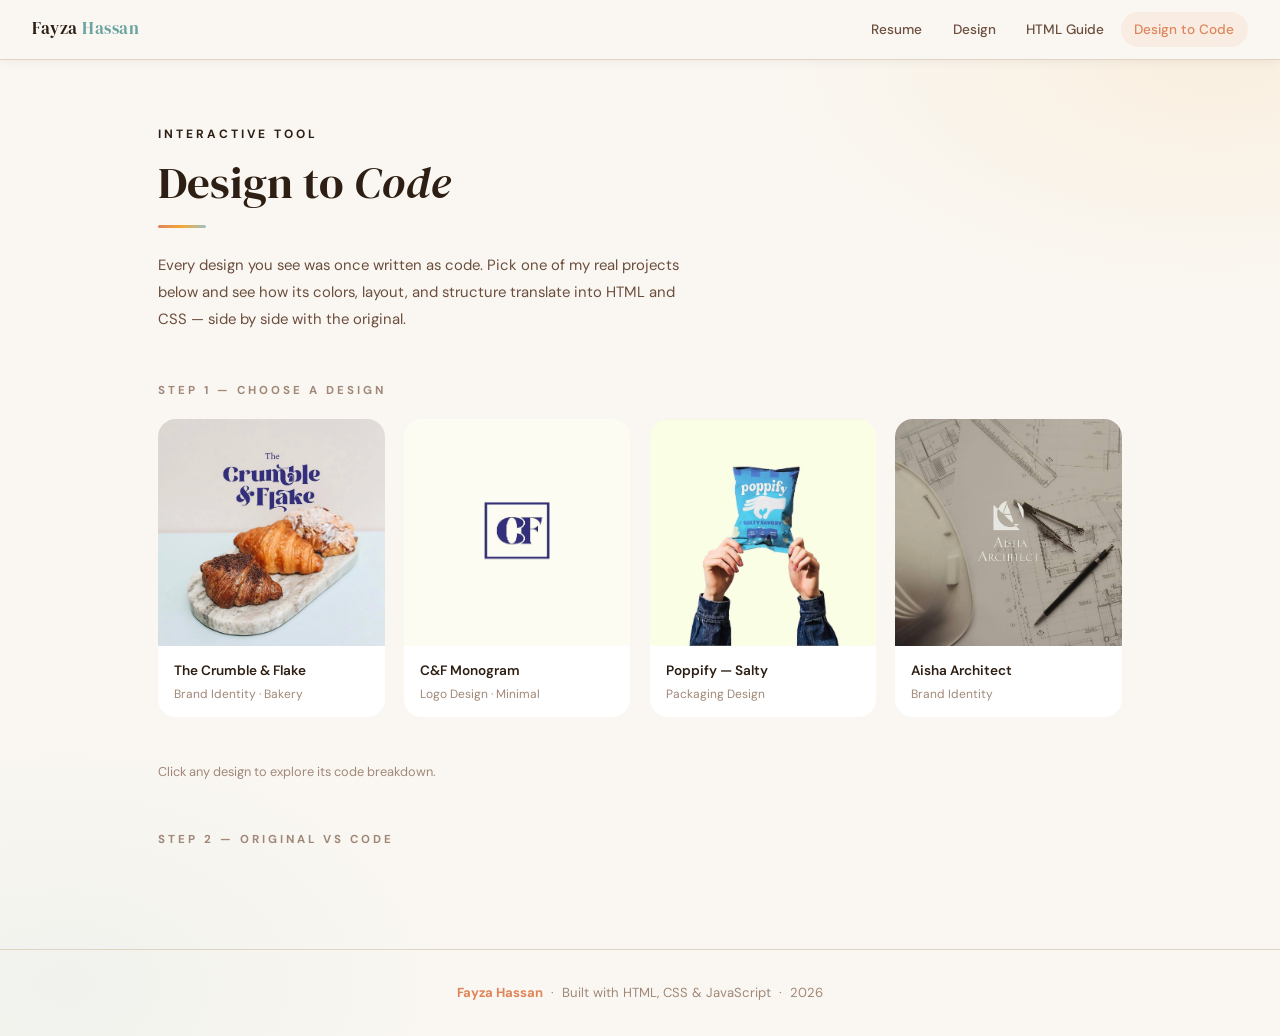
==== commit 756135eb: "Add files via upload" ====
--- a/design-to-code.html
+++ b/design-to-code.html
@@ -85,7 +85,7 @@
 
     .image-picker {
       display: grid;
-      grid-template-columns: repeat(3, 1fr);
+      grid-template-columns: repeat(4, 1fr);
       gap: 1.2rem;
       margin-bottom: 3.5rem;
     }
@@ -647,13 +647,23 @@
           </div>
         </div>
 
+        <!-- Work 4 -->
+        <div class="img-card" onclick="selectDesign('work4')" id="card-work4">
+          <div class="check">&#10003;</div>
+          <img src="work4.jpg" alt="Poppify salty savory packaging" loading="lazy">
+          <div class="img-card-label">
+            <div class="img-title">Poppify — Salty</div>
+            <div class="img-sub">Packaging Design</div>
+          </div>
+        </div>
+
         <!-- Work 7 -->
         <div class="img-card" onclick="selectDesign('work7')" id="card-work7">
           <div class="check">&#10003;</div>
           <img src="work7.jpg" alt="Aisha Architect blueprints" loading="lazy">
           <div class="img-card-label">
-            <div class="img-title">Poppify Poster</div>
-            <div class="img-sub">Brand Poster · Typography</div>
+            <div class="img-title">Aisha Architect</div>
+            <div class="img-sub">Brand Identity</div>
           </div>
         </div>
 
--- a/style.css
+++ b/style.css
@@ -1,127 +1,110 @@
 /* ============================================================
-   Personal Portfolio — Fayza Hassan
-   Theme: Clean White + Soft Cosmic Accents
-   Palette: White dominant | Purple/Pink/Cyan as accents
-   Font: DM Sans (soft, modern, readable — not feminine, not cold)
+   Portfolio — Fayza Hassan
+   Palette: Warm Beach
+   #F5F0E8 (cream bg) | #E8A87C (terracotta) | #F4A836 (amber)
+   #9DC4C0 (mint) | #6BA3A0 (teal) | #3D2B1F (dark text)
+   Font: DM Sans + DM Serif Display
    ============================================================ */
 
 @import url('https://fonts.googleapis.com/css2?family=DM+Sans:ital,opsz,wght@0,9..40,300;0,9..40,400;0,9..40,500;0,9..40,600;0,9..40,700;1,9..40,300&family=DM+Serif+Display:ital@0;1&family=Fira+Code:wght@400;500&display=swap');
 
-/* ---------- CSS Variables ---------- */
+/* ---------- Variables ---------- */
 :root {
-  /* Core palette */
+  --bg:          #FAF7F2;       /* warm cream */
+  --surface:     #F2EDE3;       /* slightly darker cream */
   --white:       #FFFFFF;
-  --off-white:   #F8F7FF;
-  --light-gray:  #F0EEF8;
-  --mid-gray:    #E4E1F0;
-  --text-main:   #1A1630;
-  --text-sub:    #5A5475;
-  --text-muted:  #9A95B0;
-
-  /* Accent colors (used sparingly) */
-  --electric:    #7226FF;
-  --teal:        #0BBCB8;
-  --deep:        #160078;
-
-  /* Gradients — purple to teal */
-  --grad-accent: linear-gradient(135deg, #7226FF 0%, #0BBCB8 100%);
-  --grad-soft:   linear-gradient(135deg, #F8F7FF 0%, #EDE9FF 100%);
-  --grad-line:   linear-gradient(90deg, #7226FF, #0BBCB8);
-
-  /* Fonts */
+
+  --terracotta:  #E0855A;       /* main accent — warm orange */
+  --amber:       #F4A836;       /* secondary accent — golden */
+  --mint:        #9DC4C0;       /* cool complement — soft mint */
+  --teal:        #6BA3A0;       /* deeper mint for text/borders */
+
+  --text-main:   #2E1F14;       /* dark warm brown */
+  --text-sub:    #6B4E3D;       /* medium warm brown */
+  --text-muted:  #A08878;       /* muted warm */
+
+  --border:      #E0D5C5;       /* warm gray border */
+  --border-dark: #C8B8A2;
+
+  --grad-accent: linear-gradient(135deg, #E0855A 0%, #F4A836 100%);
+  --grad-line:   linear-gradient(90deg, #E0855A, #F4A836, #9DC4C0);
+  --grad-mint:   linear-gradient(135deg, #9DC4C0 0%, #6BA3A0 100%);
+
   --font-body:    'DM Sans', sans-serif;
   --font-display: 'DM Serif Display', serif;
   --font-code:    'Fira Code', monospace;
 
-  /* Layout */
   --radius:    10px;
   --radius-lg: 18px;
-  --shadow-sm: 0 2px 12px rgba(114,38,255,0.08);
-  --shadow-md: 0 6px 28px rgba(114,38,255,0.13);
-  --shadow-lg: 0 12px 48px rgba(114,38,255,0.18);
+  --shadow-sm: 0 2px 12px rgba(224,133,90,0.10);
+  --shadow-md: 0 6px 28px rgba(224,133,90,0.16);
+  --shadow-lg: 0 12px 48px rgba(224,133,90,0.20);
   --transition: all 0.3s cubic-bezier(0.4, 0, 0.2, 1);
 }
 
 /* ---------- Reset ---------- */
-*, *::before, *::after {
-  margin: 0; padding: 0;
-  box-sizing: border-box;
-}
-
-html { scroll-behavior: smooth; }
+*, *::before, *::after { margin: 0; padding: 0; box-sizing: border-box; }
+html { scroll-behavior: smooth; -webkit-text-size-adjust: 100%; }
 
 body {
   font-family: var(--font-body);
-  background: var(--white);
+  background: var(--bg);
   color: var(--text-main);
   line-height: 1.7;
   overflow-x: hidden;
-}
-
-/* Subtle background texture on body */
-body::before {
-  content: '';
-  position: fixed;
-  inset: 0;
-  background:
-    radial-gradient(ellipse 60% 40% at 90% 10%, rgba(114,38,255,0.05) 0%, transparent 60%),
-    radial-gradient(ellipse 50% 40% at 10% 90%, rgba(11,188,184,0.05) 0%, transparent 60%);
-  pointer-events: none;
-  z-index: 0;
+  /* subtle warm glow top right */
+  background-image:
+    radial-gradient(ellipse 60% 40% at 95% 5%, rgba(244,168,54,0.10) 0%, transparent 60%),
+    radial-gradient(ellipse 50% 40% at 5% 95%, rgba(157,196,192,0.10) 0%, transparent 60%);
 }
 
 /* ---------- Navigation ---------- */
 nav {
   position: fixed;
-  top: 0;
-  width: 100%;
+  top: 0; width: 100%;
   z-index: 1000;
-  background: rgba(255,255,255,0.92);
-  backdrop-filter: blur(20px);
-  -webkit-backdrop-filter: blur(20px);
-  border-bottom: 1px solid var(--mid-gray);
-  height: 64px;
+  height: 60px;
   display: flex;
   align-items: center;
   justify-content: space-between;
-  padding: 0 3rem;
-  box-shadow: var(--shadow-sm);
+  padding: 0 2rem;
+  background: rgba(250,247,242,0.92);
+  backdrop-filter: blur(20px);
+  -webkit-backdrop-filter: blur(20px);
+  border-bottom: 1px solid var(--border);
+  box-shadow: 0 1px 12px rgba(0,0,0,0.06);
 }
 
 .nav-logo {
   font-family: var(--font-display);
-  font-size: 1.15rem;
+  font-size: 1.05rem;
   color: var(--text-main);
   text-decoration: none;
   letter-spacing: 0.5px;
 }
-
-.nav-logo span {
-  color: var(--teal);
-}
+.nav-logo span { color: var(--terracotta); }
 
 .nav-links {
   list-style: none;
   display: flex;
-  gap: 0.3rem;
+  gap: 0.2rem;
 }
 
 .nav-links a {
   display: block;
-  padding: 0.45rem 1rem;
+  padding: 0.4rem 0.85rem;
   color: var(--text-sub);
   text-decoration: none;
-  font-size: 0.9rem;
+  font-size: 0.85rem;
   font-weight: 500;
   border-radius: 50px;
   transition: var(--transition);
-  letter-spacing: 0.3px;
-}
-
+  white-space: nowrap;
+}
 .nav-links a:hover,
 .nav-links a.active {
-  color: var(--electric);
-  background: rgba(114,38,255,0.07);
+  color: var(--terracotta);
+  background: rgba(224,133,90,0.09);
 }
 
 /* Hamburger */
@@ -132,12 +115,12 @@
   cursor: pointer;
   background: none;
   border: none;
-  padding: 4px;
+  padding: 6px;
+  -webkit-tap-highlight-color: transparent;
 }
 .hamburger span {
   display: block;
-  width: 24px;
-  height: 2px;
+  width: 22px; height: 2px;
   background: var(--text-main);
   border-radius: 2px;
   transition: var(--transition);
@@ -145,71 +128,68 @@
 
 /* ---------- Page Wrapper ---------- */
 .page-wrapper {
+  padding-top: 60px;
   position: relative;
   z-index: 1;
-  padding-top: 64px;
 }
 
 /* ---------- Page Hero ---------- */
 .page-hero {
-  padding: 4.5rem 3rem 2.5rem;
-  max-width: 800px;
-}
-
-.page-hero .eyebrow {
-  font-size: 0.78rem;
-  font-weight: 600;
+  padding: 3.5rem 2rem 2rem;
+  max-width: 1060px;
+  margin: 0 auto;
+}
+
+.eyebrow {
+  font-size: 0.7rem;
+  font-weight: 700;
   letter-spacing: 3px;
   text-transform: uppercase;
-  color: var(--electric);
-  margin-bottom: 0.8rem;
+  color: var(--terracotta);
+  margin-bottom: 0.6rem;
 }
 
 .page-hero h1 {
   font-family: var(--font-display);
-  font-size: clamp(2.2rem, 5vw, 3.5rem);
+  font-size: clamp(1.9rem, 5vw, 3rem);
   font-weight: 400;
   color: var(--text-main);
   line-height: 1.15;
-  margin-bottom: 1rem;
-}
-
+  margin-bottom: 0.8rem;
+}
 .page-hero h1 em {
   font-style: italic;
-  color: var(--electric);
+  color: var(--terracotta);
 }
 
 .page-hero p {
-  font-size: 1rem;
+  font-size: 0.95rem;
   color: var(--text-sub);
-  max-width: 540px;
-  line-height: 1.75;
-}
-
-/* Accent line under hero */
+  max-width: 520px;
+  line-height: 1.8;
+}
+
 .accent-line {
-  width: 48px;
-  height: 3px;
+  width: 44px; height: 3px;
   background: var(--grad-line);
   border-radius: 3px;
-  margin: 1.5rem 0;
+  margin: 1rem 0 1.3rem;
 }
 
 /* ---------- Sections ---------- */
 section {
   max-width: 1060px;
   margin: 0 auto;
-  padding: 2rem 3rem 3rem;
-}
-
-/* Section heading */
+  padding: 2rem 2rem 3rem;
+}
+
 .section-label {
-  font-size: 0.72rem;
+  font-size: 0.68rem;
   font-weight: 700;
   letter-spacing: 3px;
   text-transform: uppercase;
   color: var(--text-muted);
-  margin-bottom: 1.8rem;
+  margin-bottom: 1.5rem;
   display: flex;
   align-items: center;
   gap: 1rem;
@@ -218,79 +198,74 @@
   content: '';
   flex: 1;
   height: 1px;
-  background: var(--mid-gray);
+  background: var(--border);
 }
 
 /* ---------- Cards ---------- */
 .card {
   background: var(--white);
-  border: 1px solid var(--mid-gray);
+  border: 1px solid var(--border);
   border-radius: var(--radius-lg);
-  padding: 1.8rem 2rem;
+  padding: 1.6rem 1.8rem;
   transition: var(--transition);
   box-shadow: var(--shadow-sm);
 }
 .card:hover {
   box-shadow: var(--shadow-md);
-  border-color: rgba(114,38,255,0.2);
+  border-color: rgba(224,133,90,0.25);
   transform: translateY(-3px);
 }
 
 /* ---------- Tags ---------- */
 .tag {
   display: inline-block;
-  padding: 0.25rem 0.8rem;
+  padding: 0.22rem 0.75rem;
   border-radius: 50px;
-  font-size: 0.75rem;
+  font-size: 0.73rem;
   font-weight: 600;
-  letter-spacing: 0.5px;
-  background: var(--light-gray);
-  color: var(--electric);
-  border: 1px solid var(--mid-gray);
+  letter-spacing: 0.3px;
+  background: rgba(224,133,90,0.1);
+  color: var(--terracotta);
+  border: 1px solid rgba(224,133,90,0.2);
 }
 
 /* ---------- Buttons ---------- */
 .btn {
   display: inline-block;
-  padding: 0.7rem 1.8rem;
+  padding: 0.6rem 1.5rem;
   border-radius: 50px;
   font-family: var(--font-body);
   font-weight: 600;
-  font-size: 0.88rem;
-  letter-spacing: 0.5px;
+  font-size: 0.85rem;
   text-decoration: none;
   cursor: pointer;
   transition: var(--transition);
   border: none;
+  -webkit-tap-highlight-color: transparent;
 }
 .btn-primary {
-  background: var(--text-main);
+  background: var(--terracotta);
   color: var(--white);
 }
 .btn-primary:hover {
-  background: var(--electric);
+  background: #CC6E45;
   box-shadow: var(--shadow-md);
   transform: translateY(-2px);
 }
 .btn-outline {
   background: transparent;
-  color: var(--electric);
-  border: 1.5px solid var(--electric);
+  color: var(--terracotta);
+  border: 1.5px solid var(--terracotta);
 }
 .btn-outline:hover {
-  background: rgba(114,38,255,0.06);
+  background: rgba(224,133,90,0.08);
   transform: translateY(-2px);
-}
-
-/* ---------- Accent text utility ---------- */
-.gradient-text {
-  color: var(--electric);
 }
 
 /* ---------- Scroll reveal ---------- */
 .animate-in {
   opacity: 0;
-  transform: translateY(22px);
+  transform: translateY(20px);
   transition: opacity 0.55s ease, transform 0.55s ease;
 }
 .animate-in.visible {
@@ -300,46 +275,51 @@
 
 /* ---------- Footer ---------- */
 footer {
-  position: relative;
-  z-index: 1;
   text-align: center;
-  padding: 2.5rem 2rem;
-  border-top: 1px solid var(--mid-gray);
-  font-size: 0.83rem;
+  padding: 2rem;
+  border-top: 1px solid var(--border);
+  font-size: 0.82rem;
   color: var(--text-muted);
 }
-footer strong { color: var(--electric); font-weight: 600; }
+footer strong { color: var(--terracotta); }
 
 /* ---------- Scrollbar ---------- */
 ::-webkit-scrollbar { width: 5px; }
-::-webkit-scrollbar-track { background: var(--off-white); }
-::-webkit-scrollbar-thumb { background: var(--mid-gray); border-radius: 3px; }
-::-webkit-scrollbar-thumb:hover { background: var(--electric); }
-
-/* ---------- Responsive tablet ---------- */
+::-webkit-scrollbar-track { background: var(--bg); }
+::-webkit-scrollbar-thumb { background: var(--border-dark); border-radius: 3px; }
+::-webkit-scrollbar-thumb:hover { background: var(--terracotta); }
+
+/* ---------- Responsive — Tablet (768px) ---------- */
 @media (max-width: 768px) {
-  nav { padding: 0 1.5rem; }
+  nav { padding: 0 1.2rem; }
   .hamburger { display: flex; }
 
   .nav-links {
     display: none;
     flex-direction: column;
     position: absolute;
-    top: 64px; left: 0;
+    top: 60px; left: 0;
     width: 100%;
-    background: rgba(255,255,255,0.98);
-    border-bottom: 1px solid var(--mid-gray);
-    padding: 1rem 1.5rem 1.5rem;
-    gap: 0.2rem;
+    background: rgba(250,247,242,0.98);
+    border-bottom: 1px solid var(--border);
+    padding: 0.8rem 1.2rem 1.2rem;
+    gap: 0.15rem;
+    box-shadow: 0 8px 24px rgba(0,0,0,0.08);
   }
   .nav-links.open { display: flex; }
-  .nav-links a { border-radius: var(--radius); padding: 0.7rem 1rem; }
-
-  .page-hero { padding: 3.5rem 1.5rem 2rem; }
-  section { padding: 1.5rem 1.5rem 2.5rem; }
-}
-
+  .nav-links a {
+    border-radius: var(--radius);
+    padding: 0.75rem 1rem;
+    font-size: 0.95rem;
+  }
+
+  .page-hero { padding: 2.5rem 1.2rem 1.5rem; }
+  section { padding: 1.5rem 1.2rem 2.5rem; }
+}
+
+/* ---------- Responsive — Mobile (480px) ---------- */
 @media (max-width: 480px) {
-  .page-hero { padding: 3rem 1.2rem 1.5rem; }
-  section { padding: 1.2rem 1.2rem 2rem; }
-}+  .page-hero { padding: 2rem 1rem 1.2rem; }
+  section { padding: 1.2rem 1rem 2rem; }
+  .page-hero h1 { font-size: clamp(1.7rem, 8vw, 2.2rem); }
+}
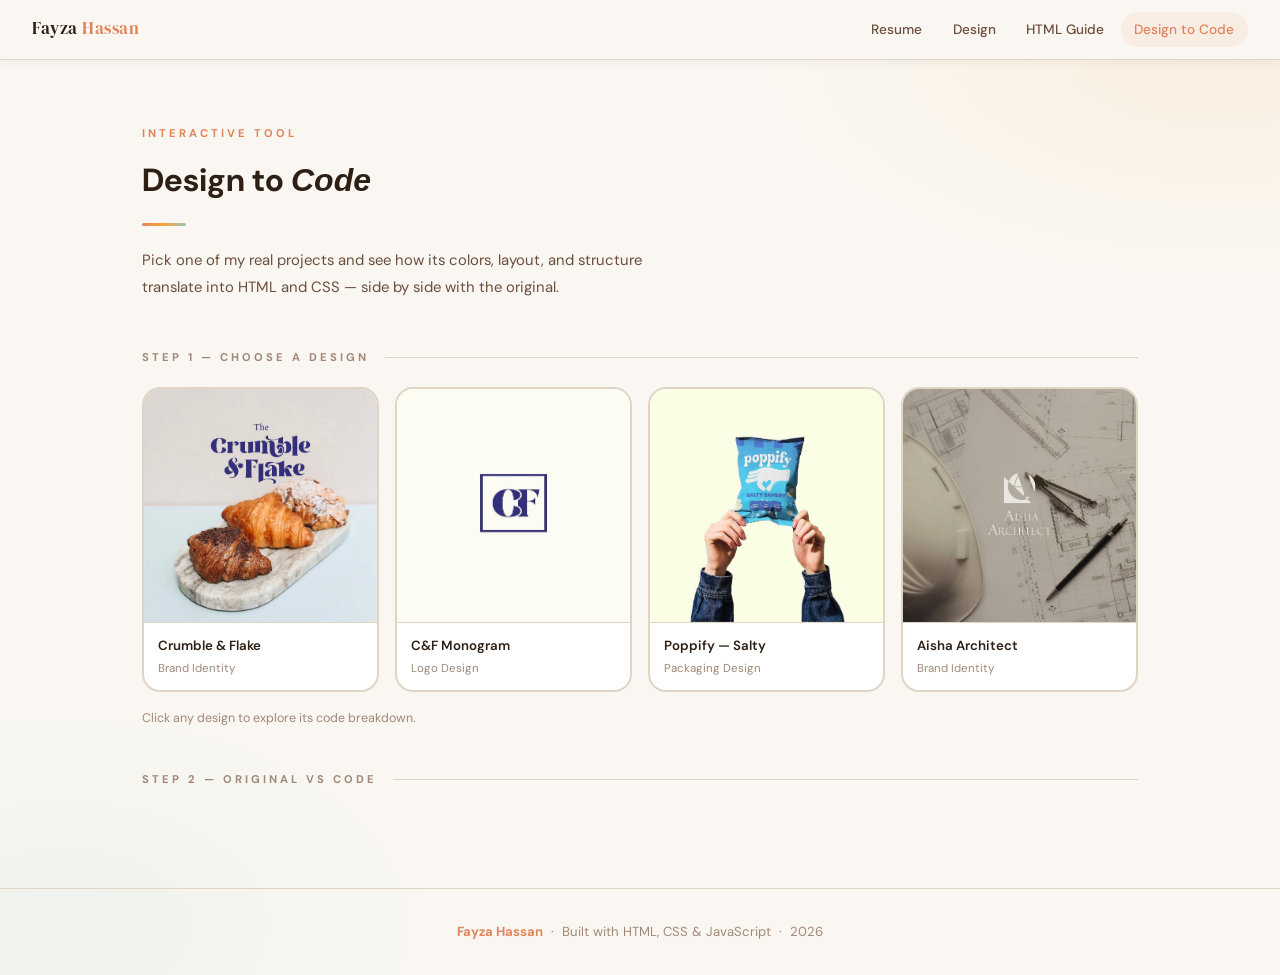
==== commit c1ba93aa: "Update design-to-code.html" ====
--- a/design-to-code.html
+++ b/design-to-code.html
@@ -7,61 +7,15 @@
   <link rel="stylesheet" href="style.css" />
   <style>
 
-    /* ============================================
-       PAGE LAYOUT
-    ============================================ */
-
     .dtc-page {
       max-width: 1060px;
       margin: 0 auto;
-      padding: 4rem 3rem 5rem;
-    }
-
-    .dtc-page .eyebrow {
-      font-size: 0.75rem;
-      font-weight: 700;
-      letter-spacing: 3px;
-      text-transform: uppercase;
-      color: var(--electric);
-      margin-bottom: 0.7rem;
-    }
-
-    .dtc-page h1 {
-      font-family: var(--font-display);
-      font-size: clamp(1.9rem, 4vw, 2.8rem);
-      font-weight: 400;
-      color: var(--text-main);
-      line-height: 1.2;
-      margin-bottom: 0.8rem;
-    }
-
-    .dtc-page h1 em {
-      font-style: italic;
-      color: var(--electric);
-    }
-
-    .dtc-page .intro-p {
-      font-size: 0.93rem;
-      color: var(--text-sub);
-      max-width: 540px;
-      line-height: 1.8;
-      margin-bottom: 3rem;
-    }
-
-    .accent-line {
-      width: 48px;
-      height: 3px;
-      background: var(--grad-line);
-      border-radius: 3px;
-      margin: 1rem 0 1.5rem;
-    }
-
-    /* ============================================
-       STEP LABEL
-    ============================================ */
-
+      padding: 4rem 2rem 5rem;
+    }
+
+    /* Step labels */
     .step-label {
-      font-size: 0.72rem;
+      font-size: 0.7rem;
       font-weight: 700;
       letter-spacing: 3px;
       text-transform: uppercase;
@@ -71,533 +25,260 @@
       align-items: center;
       gap: 1rem;
     }
-
     .step-label::after {
       content: '';
       flex: 1;
       height: 1px;
-      background: var(--mid-gray);
-    }
-
-    /* ============================================
-       STEP 1 — IMAGE PICKER
-    ============================================ */
-
+      background: var(--border);
+    }
+
+    /* Image picker grid */
     .image-picker {
       display: grid;
       grid-template-columns: repeat(4, 1fr);
-      gap: 1.2rem;
-      margin-bottom: 3.5rem;
+      gap: 1rem;
+      margin-bottom: 1rem;
     }
 
     .img-card {
       position: relative;
       border-radius: var(--radius-lg);
       overflow: hidden;
-      border: 2px solid var(--mid-gray);
+      border: 2px solid var(--border);
       cursor: pointer;
       transition: var(--transition);
-      background: var(--off-white);
-    }
-
+      background: var(--white);
+    }
     .img-card:hover {
-      border-color: var(--electric);
+      border-color: var(--terracotta);
       box-shadow: var(--shadow-md);
       transform: translateY(-4px);
     }
-
     .img-card.selected {
-      border-color: var(--electric);
-      box-shadow: 0 0 0 3px rgba(114,38,255,0.15);
-    }
-
+      border-color: var(--terracotta);
+      box-shadow: 0 0 0 3px rgba(224,133,90,0.2);
+    }
     .img-card img {
       width: 100%;
       aspect-ratio: 1 / 1;
       object-fit: cover;
       display: block;
-      transition: transform 0.4s ease;
-    }
-
-    .img-card:hover img { transform: scale(1.04); }
-
+    }
     .img-card-label {
-      padding: 0.8rem 1rem;
-      background: var(--white);
-      border-top: 1px solid var(--mid-gray);
-    }
-
-    .img-card-label .img-title {
-      font-size: 0.85rem;
+      padding: 0.75rem 0.9rem;
+      border-top: 1px solid var(--border);
+    }
+    .img-title {
+      font-size: 0.83rem;
       font-weight: 600;
       color: var(--text-main);
-      margin-bottom: 0.15rem;
-    }
-
-    .img-card-label .img-sub {
-      font-size: 0.75rem;
+      margin-bottom: 0.1rem;
+    }
+    .img-sub {
+      font-size: 0.72rem;
       color: var(--text-muted);
     }
-
-    /* Selected checkmark */
-    .img-card .check {
+    .check {
       position: absolute;
-      top: 0.7rem;
-      right: 0.7rem;
-      width: 26px;
-      height: 26px;
+      top: 0.6rem; right: 0.6rem;
+      width: 24px; height: 24px;
       border-radius: 50%;
-      background: var(--electric);
+      background: var(--terracotta);
       color: white;
-      font-size: 0.75rem;
-      display: flex;
-      align-items: center;
-      justify-content: center;
-      opacity: 0;
-      transform: scale(0.5);
+      font-size: 0.7rem; font-weight: 800;
+      display: flex; align-items: center; justify-content: center;
+      opacity: 0; transform: scale(0.4);
       transition: var(--transition);
     }
-
-    .img-card.selected .check {
-      opacity: 1;
-      transform: scale(1);
-    }
-
-    /* Hint text */
+    .img-card.selected .check { opacity: 1; transform: scale(1); }
+
     .picker-hint {
-      font-size: 0.8rem;
+      font-size: 0.78rem;
       color: var(--text-muted);
-      margin-top: -0.8rem;
-      margin-bottom: 3rem;
-    }
-
-    /* ============================================
-       STEP 2 — SPLIT VIEW (image | code)
-    ============================================ */
-
+      margin-bottom: 2.5rem;
+    }
+
+    /* Split view */
     .split-view {
-      display: none; /* shown by JS */
-      gap: 0;
+      display: none;
       border-radius: var(--radius-lg);
       overflow: hidden;
-      border: 1px solid var(--mid-gray);
+      border: 1px solid var(--border);
       box-shadow: var(--shadow-lg);
-      margin-bottom: 2rem;
-    }
-
-    .split-view.visible { display: grid; grid-template-columns: 1fr 1fr; }
-
-    /* Left — original image */
+      margin-bottom: 1.5rem;
+    }
+    .split-view.visible {
+      display: grid;
+      grid-template-columns: 1fr 1fr;
+    }
+
     .split-image {
       position: relative;
-      background: var(--off-white);
-    }
-
+      background: var(--surface);
+      min-height: 380px;
+    }
     .split-image img {
-      width: 100%;
-      height: 100%;
-      object-fit: cover;
-      display: block;
-    }
-
-    .split-image .side-label {
-      position: absolute;
-      top: 1rem;
-      left: 1rem;
-      font-size: 0.65rem;
-      font-weight: 700;
-      letter-spacing: 2px;
-      text-transform: uppercase;
-      background: rgba(255,255,255,0.9);
-      color: var(--text-sub);
-      padding: 0.3rem 0.7rem;
+      width: 100%; height: 100%;
+      object-fit: cover; display: block;
+    }
+    .side-label {
+      position: absolute; top: 0.8rem; left: 0.8rem;
+      font-size: 0.62rem; font-weight: 700;
+      letter-spacing: 2px; text-transform: uppercase;
+      background: rgba(250,247,242,0.9);
+      color: var(--text-muted);
+      padding: 0.25rem 0.6rem;
       border-radius: 50px;
-      border: 1px solid var(--mid-gray);
-    }
-
-    /* Right — live code rendering */
+      border: 1px solid var(--border);
+    }
+
     .split-render {
-      position: relative;
-      background: #1A1630;
-      min-height: 420px;
-      display: flex;
-      flex-direction: column;
-    }
-
-    .split-render .side-label {
-      position: absolute;
-      top: 1rem;
-      right: 1rem;
-      font-size: 0.65rem;
-      font-weight: 700;
-      letter-spacing: 2px;
-      text-transform: uppercase;
-      background: rgba(255,255,255,0.08);
-      color: rgba(255,255,255,0.5);
-      padding: 0.3rem 0.7rem;
-      border-radius: 50px;
-      border: 1px solid rgba(255,255,255,0.1);
-      z-index: 2;
-    }
-
-    /* Toggle: show rendered result OR code text */
+      display: flex; flex-direction: column;
+      background: #2E1F14;
+      min-height: 380px;
+    }
+
     .render-toggle {
       display: flex;
-      gap: 0;
-      border-bottom: 1px solid rgba(255,255,255,0.08);
+      border-bottom: 1px solid rgba(255,255,255,0.1);
       flex-shrink: 0;
     }
-
     .render-toggle button {
-      flex: 1;
-      background: none;
-      border: none;
+      flex: 1; background: none; border: none;
       color: rgba(255,255,255,0.4);
       font-family: var(--font-body);
-      font-size: 0.78rem;
-      font-weight: 600;
-      letter-spacing: 1px;
-      text-transform: uppercase;
-      padding: 0.7rem;
-      cursor: pointer;
+      font-size: 0.75rem; font-weight: 600;
+      letter-spacing: 1px; text-transform: uppercase;
+      padding: 0.65rem; cursor: pointer;
       border-bottom: 2px solid transparent;
       transition: var(--transition);
     }
-
     .render-toggle button.active {
       color: var(--teal);
       border-bottom-color: var(--teal);
     }
 
-    /* The rendered HTML preview */
     .render-preview {
-      flex: 1;
-      display: flex;
-      align-items: center;
-      justify-content: center;
+      flex: 1; display: flex;
+      align-items: center; justify-content: center;
       padding: 1.5rem;
     }
-
-    /* The code view */
     .render-code {
-      display: none;
-      flex: 1;
-      padding: 1.2rem 1.5rem;
+      display: none; flex: 1;
+      padding: 1.1rem 1.4rem;
       overflow-y: auto;
     }
-
     .render-code.visible { display: block; }
-
     .render-code pre {
       font-family: var(--font-code);
-      font-size: 0.76rem;
-      line-height: 1.85;
-      color: #e2e0f0;
-      white-space: pre;
+      font-size: 0.74rem; line-height: 1.85;
+      color: #F2E8DC; white-space: pre;
     }
 
     /* Syntax colors */
-    .kw   { color: #87CEEB; }
-    .attr { color: #0BBCB8; }
-    .val  { color: #fde68a; }
+    .kw   { color: #9DC4C0; }
+    .attr { color: #F4A836; }
+    .val  { color: #E0855A; }
     .cm   { color: rgba(255,255,255,0.28); font-style: italic; }
-    .tx   { color: #e2e0f0; }
-    .prop { color: #c4b5fd; }
-    .num  { color: #fda4af; }
-    .hex  { color: #6ee7b7; }
-
-    /* ============================================
-       THE RENDERED PREVIEWS (HTML/CSS recreations)
-    ============================================ */
-
-    /* --- Work 1: Crumble & Flake --- */
+    .tx   { color: #F2E8DC; }
+    .prop { color: #C8A87C; }
+    .num  { color: #9DC4C0; }
+    .hex  { color: #6EBA9E; }
+
+    /* Preview cards */
     .preview-work1 {
-      width: 100%;
-      max-width: 280px;
+      width: 100%; max-width: 240px;
       background: linear-gradient(160deg, #E8E0D8 60%, #B8D4DC 100%);
-      border-radius: 12px;
-      padding: 1.5rem 1.2rem 1.2rem;
-      text-align: center;
-      font-family: Georgia, serif;
-      position: relative;
-      box-shadow: 0 8px 32px rgba(0,0,0,0.15);
-    }
-
-    .preview-work1 .cf-the {
-      font-size: 0.75rem;
-      letter-spacing: 2px;
-      color: #3B2D7A;
-      margin-bottom: 0.1rem;
-    }
-
-    .preview-work1 .cf-title {
-      font-size: 1.5rem;
-      font-weight: 700;
-      color: #3B2D7A;
-      line-height: 1.1;
-      margin-bottom: 1rem;
-    }
-
-    .preview-work1 .cf-pastries {
-      display: flex;
-      justify-content: center;
-      gap: 0.4rem;
-      margin-top: 0.5rem;
-    }
-
-    .cf-pastry {
-      width: 55px;
-      height: 40px;
-      border-radius: 50% 50% 40% 40%;
-      background: linear-gradient(135deg, #C8803A, #8B4513);
-      box-shadow: 0 3px 8px rgba(0,0,0,0.2);
-    }
-
-    .cf-pastry.big {
-      width: 70px;
-      height: 48px;
-      background: linear-gradient(135deg, #D4903A, #9B5523);
-    }
-
-    .cf-pastry.powdered {
-      background: linear-gradient(135deg, #C8803A, #8B4513);
-      position: relative;
-      overflow: hidden;
-    }
-
-    .cf-pastry.powdered::after {
-      content: '';
-      position: absolute;
-      inset: 0;
-      background: rgba(255,255,255,0.3);
-      border-radius: inherit;
-    }
-
-    .preview-work1 .marble-board {
-      width: 90%;
-      height: 8px;
-      background: linear-gradient(90deg, #D8D0C8, #C0B8B0, #D8D0C8);
-      border-radius: 4px;
-      margin: 0.4rem auto 0;
-    }
-
-    /* --- Work 2: CF Monogram --- */
+      border-radius: 12px; padding: 1.3rem 1rem;
+      text-align: center; font-family: Georgia, serif;
+      box-shadow: 0 8px 24px rgba(0,0,0,0.2);
+    }
+    .cf-the { font-size: 0.68rem; letter-spacing: 2px; color: #3B2D7A; margin-bottom: 0.1rem; }
+    .cf-title { font-size: 1.3rem; font-weight: 700; color: #3B2D7A; line-height: 1.1; margin-bottom: 0.9rem; }
+    .cf-pastries { display: flex; justify-content: center; gap: 0.35rem; }
+    .cf-pastry { width: 48px; height: 35px; border-radius: 50% 50% 40% 40%; background: linear-gradient(135deg,#C8803A,#8B4513); }
+    .cf-pastry.big { width: 62px; height: 44px; background: linear-gradient(135deg,#D4903A,#9B5523); }
+    .cf-pastry.pow { position:relative; overflow:hidden; }
+    .cf-pastry.pow::after { content:''; position:absolute; inset:0; background:rgba(255,255,255,0.3); border-radius:inherit; }
+    .marble-board { width:90%; height:6px; background:linear-gradient(90deg,#D8D0C8,#C0B8B0,#D8D0C8); border-radius:3px; margin:0.4rem auto 0; }
+
     .preview-work2 {
-      width: 100%;
-      max-width: 200px;
-      background: #F9F7EE;
-      border-radius: 8px;
-      display: flex;
-      align-items: center;
-      justify-content: center;
-      padding: 2rem;
-      box-shadow: 0 8px 32px rgba(0,0,0,0.1);
-      aspect-ratio: 1;
-    }
-
-    .cf-monogram-box {
-      border: 2.5px solid #3B2D7A;
-      padding: 1rem 1.2rem;
-      display: flex;
-      align-items: center;
-      justify-content: center;
-    }
-
-    .cf-monogram-text {
-      font-family: Georgia, 'Times New Roman', serif;
-      font-size: 2.2rem;
-      font-weight: 700;
-      color: #3B2D7A;
-      letter-spacing: -2px;
-      line-height: 1;
-    }
-
-    .cf-amp {
-      font-size: 1.4rem;
-      vertical-align: middle;
-      margin: 0 -2px;
-    }
-
-    /* --- Work 7: Poppify Poster --- */
-    .preview-work7 {
-      width: 100%;
-      max-width: 220px;
-      background: #D42B2B;
-      border-radius: 12px;
-      padding: 1.5rem 1.2rem;
-      text-align: center;
-      box-shadow: 0 8px 32px rgba(0,0,0,0.25);
-      position: relative;
-      overflow: hidden;
-    }
-
-    .preview-work7::before {
-      content: '';
-      position: absolute;
-      bottom: -20px;
-      left: 50%;
-      transform: translateX(-50%);
-      width: 140px;
-      height: 90px;
-      background: rgba(255,255,255,0.08);
-      border-radius: 50% 50% 0 0;
-    }
-
-    .preview-work7 .pop-est {
-      font-size: 0.65rem;
-      font-weight: 700;
-      letter-spacing: 3px;
-      text-transform: uppercase;
-      color: rgba(255,255,255,0.8);
-      margin-bottom: 0.5rem;
-    }
-
-    .preview-work7 .pop-logo-circle {
-      width: 28px;
-      height: 28px;
-      border-radius: 50%;
-      background: rgba(139,0,0,0.6);
-      border: 1.5px solid rgba(255,255,255,0.3);
-      margin: 0 auto 0.4rem;
-      display: flex;
-      align-items: center;
-      justify-content: center;
-      font-size: 0.65rem;
-      font-weight: 800;
-      color: white;
-      font-family: Georgia, serif;
-    }
-
-    .preview-work7 .pop-name {
-      font-size: 2rem;
-      font-weight: 900;
-      color: #F5ECD5;
-      line-height: 1;
-      font-family: Georgia, serif;
-      letter-spacing: -1px;
-      margin-bottom: 0.7rem;
-      position: relative;
-      z-index: 1;
-    }
-
-    .preview-work7 .pop-tagline {
-      font-size: 0.62rem;
-      font-weight: 700;
-      color: rgba(255,255,255,0.85);
-      letter-spacing: 1px;
-      position: relative;
-      z-index: 1;
-    }
-
-    /* ============================================
-       COLOR BREAKDOWN
-    ============================================ */
-
-    .color-breakdown {
-      display: none;
-      margin-top: 0;
-    }
-
+      width: 165px; height: 165px; background: #F9F7EE;
+      border-radius: 8px; display: flex; align-items: center; justify-content: center;
+      box-shadow: 0 8px 24px rgba(0,0,0,0.15);
+    }
+    .cf-box { border: 2.5px solid #3B2D7A; padding: 0.9rem 1.1rem; display:flex; align-items:center; justify-content:center; }
+    .cf-letters { font-family: Georgia,serif; font-size: 1.9rem; font-weight: 700; color: #3B2D7A; letter-spacing: -2px; line-height:1; }
+
+    .preview-work4 {
+      width: 100%; max-width: 185px;
+      background: linear-gradient(145deg,#1A6FD4,#0A4A9C);
+      border-radius: 13px; padding: 1.3rem 1rem; text-align: center;
+      box-shadow: 0 8px 24px rgba(0,0,0,0.25);
+    }
+    .pop-brand { font-family: Georgia,serif; font-size: 1.5rem; font-weight: 900; color: white; margin-bottom: 0.25rem; }
+    .pop-flavor { font-size: 0.62rem; font-weight: 700; letter-spacing: 2px; color: rgba(255,255,255,0.85); text-transform: uppercase; margin-bottom: 0.7rem; }
+    .pop-tags { display: flex; justify-content: center; gap: 0.25rem; flex-wrap: wrap; }
+    .pop-tag { background: #3B2D7A; color: rgba(255,255,255,0.8); font-size: 0.5rem; font-weight: 600; padding: 0.18rem 0.38rem; border-radius: 3px; }
+
+    .preview-aisha {
+      width: 100%; max-width: 220px;
+      background: linear-gradient(145deg, #B8B4A8, #9C9890);
+      border-radius: 12px; padding: 2rem 1.5rem;
+      display: flex; align-items: center; justify-content: center;
+      box-shadow: 0 8px 24px rgba(0,0,0,0.25); min-height: 160px;
+    }
+    .aisha-inner { text-align: center; }
+    .aisha-logo-wrap {
+      width: 52px; height: 52px; margin: 0 auto 0.7rem;
+      background: rgba(255,255,255,0.18);
+      border: 1.5px solid rgba(255,255,255,0.4);
+      border-radius: 5px;
+      display: flex; align-items: center; justify-content: center;
+    }
+    .aisha-a { font-family: Georgia, serif; font-size: 1.5rem; font-weight: 700; color: white; }
+    .aisha-title { font-family: Georgia, serif; font-size: 0.8rem; color: rgba(255,255,255,0.92); letter-spacing: 2.5px; text-transform: uppercase; line-height: 1.6; }
+
+    /* Color chips */
+    .color-breakdown { display: none; margin-top: 1.2rem; }
     .color-breakdown.visible { display: block; }
-
-    .color-breakdown h3 {
-      font-family: var(--font-display);
-      font-size: 1.1rem;
-      font-weight: 400;
-      color: var(--text-main);
-      margin-bottom: 1rem;
-    }
-
-    .color-chips {
-      display: flex;
-      gap: 0.6rem;
-      flex-wrap: wrap;
-    }
-
+    .color-breakdown h3 { font-family: var(--font-display); font-size: 1.1rem; font-weight: 400; color: var(--text-main); margin-bottom: 0.9rem; }
+    .color-chips { display: flex; gap: 0.5rem; flex-wrap: wrap; }
     .color-chip {
-      display: flex;
-      align-items: center;
-      gap: 0.6rem;
-      padding: 0.45rem 0.9rem 0.45rem 0.5rem;
-      background: var(--off-white);
-      border: 1px solid var(--mid-gray);
-      border-radius: 50px;
-      cursor: pointer;
-      transition: var(--transition);
-      font-size: 0.8rem;
-    }
-
-    .color-chip:hover {
-      border-color: rgba(114,38,255,0.25);
-      box-shadow: var(--shadow-sm);
-    }
-
-    .chip-dot {
-      width: 18px;
-      height: 18px;
-      border-radius: 50%;
-      flex-shrink: 0;
-      border: 1px solid rgba(0,0,0,0.08);
-    }
-
-    .chip-hex {
-      font-family: var(--font-code);
-      font-size: 0.77rem;
-      color: var(--electric);
-      font-weight: 500;
-    }
-
-    .chip-role {
-      color: var(--text-muted);
-      font-size: 0.77rem;
-    }
-
-    /* ============================================
-       COPY TOAST
-    ============================================ */
+      display: flex; align-items: center; gap: 0.5rem;
+      padding: 0.38rem 0.8rem 0.38rem 0.42rem;
+      background: var(--white); border: 1px solid var(--border);
+      border-radius: 50px; cursor: pointer;
+      transition: var(--transition); font-size: 0.77rem;
+    }
+    .color-chip:hover { border-color: rgba(224,133,90,0.35); box-shadow: var(--shadow-sm); }
+    .chip-dot { width: 15px; height: 15px; border-radius: 50%; flex-shrink: 0; border: 1px solid rgba(0,0,0,0.08); }
+    .chip-hex { font-family: var(--font-code); font-size: 0.72rem; color: var(--terracotta); font-weight: 500; }
+    .chip-role { color: var(--text-muted); font-size: 0.72rem; }
 
     .copy-toast {
-      position: fixed;
-      bottom: 2rem;
-      left: 50%;
+      position: fixed; bottom: 2rem; left: 50%;
       transform: translateX(-50%) translateY(20px);
-      background: var(--text-main);
-      color: var(--white);
-      padding: 0.6rem 1.4rem;
-      border-radius: 50px;
-      font-size: 0.82rem;
-      font-weight: 500;
-      opacity: 0;
-      transition: all 0.3s ease;
-      pointer-events: none;
-      z-index: 999;
-      white-space: nowrap;
-    }
-
-    .copy-toast.show {
-      opacity: 1;
-      transform: translateX(-50%) translateY(0);
-    }
-
-    /* ============================================
-       RESPONSIVE
-    ============================================ */
+      background: var(--terracotta); color: white;
+      padding: 0.55rem 1.3rem; border-radius: 50px;
+      font-size: 0.8rem; font-weight: 600; opacity: 0;
+      transition: all 0.3s ease; pointer-events: none;
+      z-index: 999; white-space: nowrap;
+    }
+    .copy-toast.show { opacity: 1; transform: translateX(-50%) translateY(0); }
 
     @media (max-width: 768px) {
-      .dtc-page { padding: 3rem 1.5rem 4rem; }
-      .image-picker { grid-template-columns: 1fr; gap: 1rem; }
+      .dtc-page { padding: 3rem 1.2rem 4rem; }
+      .image-picker { grid-template-columns: repeat(2, 1fr); }
       .split-view.visible { grid-template-columns: 1fr; }
-      .split-image { min-height: 220px; }
-      .split-render { min-height: 360px; }
     }
 
   </style>
 </head>
 <body>
 
-  <!-- Navigation -->
   <nav>
-    <a class="nav-logo" href="index.html">Fayza <span style="color:var(--teal);">Hassan</span></a>
+    <a class="nav-logo" href="index.html">Fayza <span>Hassan</span></a>
     <button class="hamburger" aria-label="Menu">
       <span></span><span></span><span></span>
     </button>
@@ -605,104 +286,84 @@
       <li><a href="index.html">Resume</a></li>
       <li><a href="hobby.html">Design</a></li>
       <li><a href="html-cheatsheet.html">HTML Guide</a></li>
-      <li><a href="design-to-code.html" class="active">Design to Code</a></li>
+      <li><a href="design-to-code.html">Design to Code</a></li>
     </ul>
   </nav>
 
   <div class="page-wrapper">
     <div class="dtc-page">
 
-      <!-- Hero -->
       <p class="eyebrow">Interactive Tool</p>
       <h1>Design to <em>Code</em></h1>
       <div class="accent-line"></div>
-      <p class="intro-p">
-        Every design you see was once written as code. Pick one of my real projects below
-        and see how its colors, layout, and structure translate into HTML and CSS —
-        side by side with the original.
+      <p style="font-size:0.93rem; color:var(--text-sub); max-width:540px; line-height:1.8; margin-bottom:3rem;">
+        Pick one of my real projects and see how its colors, layout, and structure
+        translate into HTML and CSS — side by side with the original.
       </p>
 
-      <!-- Step 1: Pick an image -->
       <div class="step-label">Step 1 — Choose a design</div>
 
       <div class="image-picker">
-
-        <!-- Work 1 -->
         <div class="img-card" onclick="selectDesign('work1')" id="card-work1">
           <div class="check">&#10003;</div>
-          <img src="work1.jpg" alt="Crumble and Flake bakery branding" loading="lazy">
+          <img src="work1.jpg" alt="Crumble and Flake branding" loading="lazy">
           <div class="img-card-label">
-            <div class="img-title">The Crumble &amp; Flake</div>
-            <div class="img-sub">Brand Identity · Bakery</div>
+            <div class="img-title">Crumble &amp; Flake</div>
+            <div class="img-sub">Brand Identity</div>
           </div>
         </div>
 
-        <!-- Work 2 -->
         <div class="img-card" onclick="selectDesign('work2')" id="card-work2">
           <div class="check">&#10003;</div>
           <img src="work2.jpg" alt="CF monogram logo" loading="lazy">
           <div class="img-card-label">
             <div class="img-title">C&amp;F Monogram</div>
-            <div class="img-sub">Logo Design · Minimal</div>
+            <div class="img-sub">Logo Design</div>
           </div>
         </div>
 
-        <!-- Work 4 -->
         <div class="img-card" onclick="selectDesign('work4')" id="card-work4">
           <div class="check">&#10003;</div>
-          <img src="work4.jpg" alt="Poppify salty savory packaging" loading="lazy">
+          <img src="work4.jpg" alt="Poppify salty savory" loading="lazy">
           <div class="img-card-label">
             <div class="img-title">Poppify — Salty</div>
             <div class="img-sub">Packaging Design</div>
           </div>
         </div>
 
-        <!-- Work 7 -->
         <div class="img-card" onclick="selectDesign('work7')" id="card-work7">
           <div class="check">&#10003;</div>
-          <img src="work7.jpg" alt="Aisha Architect blueprints" loading="lazy">
+          <img src="work7.jpg" alt="Aisha Architect" loading="lazy">
           <div class="img-card-label">
             <div class="img-title">Aisha Architect</div>
             <div class="img-sub">Brand Identity</div>
           </div>
         </div>
-
       </div>
 
       <p class="picker-hint">Click any design to explore its code breakdown.</p>
 
-      <!-- Step 2: Split view -->
       <div class="step-label">Step 2 — Original vs Code</div>
 
       <div class="split-view" id="split-view">
-
-        <!-- Left: original image -->
         <div class="split-image">
           <span class="side-label">Original Design</span>
-          <img id="split-img" src="" alt="Selected design">
+          <img id="split-img" src="" alt="">
         </div>
-
-        <!-- Right: code/render panel -->
         <div class="split-render">
           <div class="render-toggle">
-            <button class="active" onclick="showTab('preview', this)">Live Render</button>
-            <button onclick="showTab('code', this)">HTML / CSS</button>
-          </div>
-
-          <!-- Rendered preview -->
+            <button class="active" onclick="showTab('preview',this)">Live Render</button>
+            <button onclick="showTab('code',this)">HTML / CSS</button>
+          </div>
           <div class="render-preview" id="tab-preview">
             <div id="render-output"></div>
           </div>
-
-          <!-- Code view -->
           <div class="render-code" id="tab-code">
             <pre id="code-output"></pre>
           </div>
         </div>
-
       </div>
 
-      <!-- Color breakdown -->
       <div class="color-breakdown" id="color-breakdown">
         <h3>Colors used in this design</h3>
         <div class="color-chips" id="color-chips"></div>
@@ -711,7 +372,6 @@
     </div>
   </div>
 
-  <!-- Copy toast -->
   <div class="copy-toast" id="copy-toast"></div>
 
   <footer>
@@ -721,120 +381,47 @@
   <script src="script.js"></script>
   <script>
 
-    /* ============================================
-       DATA — one entry per design
-    ============================================ */
-
     var designs = {
 
-      /* ---- Work 1: Crumble & Flake ---- */
       work1: {
         img: 'work1.jpg',
         alt: 'Crumble and Flake branding',
         colors: [
           { hex: '#E8E0D8', role: 'Background warm beige' },
           { hex: '#B8D4DC', role: 'Background cool blue' },
-          { hex: '#3B2D7A', role: 'Logo & text (deep navy)' },
-          { hex: '#C8803A', role: 'Pastry warm brown' },
+          { hex: '#3B2D7A', role: 'Logo and text — deep navy' },
+          { hex: '#D4903A', role: 'Pastry warm brown' },
           { hex: '#D8D0C8', role: 'Marble board' }
         ],
-        render: '<div class="preview-work1">' +
-          '<div class="cf-the">The</div>' +
-          '<div class="cf-title">Crumble<br>&amp; Flake</div>' +
-          '<div class="cf-pastries">' +
-            '<div class="cf-pastry"></div>' +
-            '<div class="cf-pastry big"></div>' +
-            '<div class="cf-pastry powdered"></div>' +
-          '</div>' +
-          '<div class="marble-board"></div>' +
-        '</div>',
-        code:
-'<span class="cm">/* Background */</span>\n' +
-'<span class="prop">.card</span> {\n' +
-'  <span class="attr">background</span>: <span class="val">linear-gradient</span>(\n' +
-'    <span class="num">160deg</span>,\n' +
-'    <span class="hex">#E8E0D8</span> <span class="num">60%</span>,\n' +
-'    <span class="hex">#B8D4DC</span> <span class="num">100%</span>\n' +
-'  );\n' +
-'  <span class="attr">border-radius</span>: <span class="num">12px</span>;\n' +
-'  <span class="attr">padding</span>: <span class="num">1.5rem</span>;\n' +
-'  <span class="attr">text-align</span>: <span class="val">center</span>;\n' +
-'}\n\n' +
-'<span class="cm">/* Logo text */</span>\n' +
-'<span class="prop">.logo-title</span> {\n' +
-'  <span class="attr">font-family</span>: <span class="val">Georgia, serif</span>;\n' +
-'  <span class="attr">font-size</span>: <span class="num">1.5rem</span>;\n' +
-'  <span class="attr">font-weight</span>: <span class="num">700</span>;\n' +
-'  <span class="attr">color</span>: <span class="hex">#3B2D7A</span>;\n' +
-'  <span class="attr">line-height</span>: <span class="num">1.1</span>;\n' +
-'}\n\n' +
-'<span class="cm">/* Pastry shape */</span>\n' +
-'<span class="prop">.pastry</span> {\n' +
-'  <span class="attr">width</span>: <span class="num">70px</span>;\n' +
-'  <span class="attr">height</span>: <span class="num">48px</span>;\n' +
-'  <span class="attr">border-radius</span>: <span class="num">50% 50% 40% 40%</span>;\n' +
-'  <span class="attr">background</span>: <span class="val">linear-gradient</span>(\n' +
-'    <span class="num">135deg</span>,\n' +
-'    <span class="hex">#D4903A</span>,\n' +
-'    <span class="hex">#9B5523</span>\n' +
-'  );\n' +
-'}'
+        render: '<div class="preview-work1"><div class="cf-the">The</div><div class="cf-title">Crumble<br>&amp; Flake</div><div class="cf-pastries"><div class="cf-pastry"></div><div class="cf-pastry big"></div><div class="cf-pastry pow"></div></div><div class="marble-board"></div></div>',
+        code: '<span class="cm">/* Background */</span>\n<span class="prop">.card</span> {\n  <span class="attr">background</span>: <span class="val">linear-gradient</span>(\n    <span class="num">160deg</span>,\n    <span class="hex">#E8E0D8</span> <span class="num">60%</span>,\n    <span class="hex">#B8D4DC</span> <span class="num">100%</span>\n  );\n  <span class="attr">border-radius</span>: <span class="num">12px</span>;\n}\n\n<span class="cm">/* Logo */</span>\n<span class="prop">.logo</span> {\n  <span class="attr">font-family</span>: <span class="val">Georgia, serif</span>;\n  <span class="attr">font-size</span>: <span class="num">1.4rem</span>;\n  <span class="attr">color</span>: <span class="hex">#3B2D7A</span>;\n}\n\n<span class="cm">/* Pastry */</span>\n<span class="prop">.pastry</span> {\n  <span class="attr">border-radius</span>: <span class="num">50% 50% 40% 40%</span>;\n  <span class="attr">background</span>: <span class="val">linear-gradient</span>(\n    <span class="hex">#D4903A</span>, <span class="hex">#9B5523</span>\n  );\n}'
       },
 
-      /* ---- Work 2: CF Monogram ---- */
       work2: {
         img: 'work2.jpg',
         alt: 'CF monogram logo',
         colors: [
           { hex: '#F9F7EE', role: 'Background cream' },
-          { hex: '#3B2D7A', role: 'Logo & border (deep navy)' },
-          { hex: '#FFFFFF', role: 'Negative space (white)' }
+          { hex: '#3B2D7A', role: 'Logo and border — deep navy' },
+          { hex: '#FFFFFF', role: 'Negative space' }
         ],
-        render: '<div class="preview-work2">' +
-          '<div class="cf-monogram-box">' +
-            '<div class="cf-monogram-text">C<span class="cf-amp">&amp;</span>F</div>' +
-          '</div>' +
-        '</div>',
-        code:
-'<span class="cm">/* HTML */</span>\n' +
-'<span class="kw">&lt;div</span> <span class="attr">class</span>=<span class="val">"page"</span><span class="kw">&gt;</span>\n' +
-'  <span class="kw">&lt;div</span> <span class="attr">class</span>=<span class="val">"monogram-box"</span><span class="kw">&gt;</span>\n' +
-'    <span class="kw">&lt;span&gt;</span><span class="tx">C&amp;F</span><span class="kw">&lt;/span&gt;</span>\n' +
-'  <span class="kw">&lt;/div&gt;</span>\n' +
-'<span class="kw">&lt;/div&gt;</span>\n\n' +
-'<span class="cm">/* CSS */</span>\n' +
-'<span class="prop">.page</span> {\n' +
-'  <span class="attr">background</span>: <span class="hex">#F9F7EE</span>;\n' +
-'  <span class="attr">display</span>: <span class="val">flex</span>;\n' +
-'  <span class="attr">align-items</span>: <span class="val">center</span>;\n' +
-'  <span class="attr">justify-content</span>: <span class="val">center</span>;\n' +
-'  <span class="attr">min-height</span>: <span class="num">100vh</span>;\n' +
-'}\n\n' +
-'<span class="prop">.monogram-box</span> {\n' +
-'  <span class="attr">border</span>: <span class="num">2.5px</span> <span class="val">solid</span> <span class="hex">#3B2D7A</span>;\n' +
-'  <span class="attr">padding</span>: <span class="num">1rem 1.2rem</span>;\n' +
-'}\n\n' +
-'<span class="prop">.monogram-box span</span> {\n' +
-'  <span class="attr">font-family</span>: <span class="val">Georgia, serif</span>;\n' +
-'  <span class="attr">font-size</span>: <span class="num">2.2rem</span>;\n' +
-'  <span class="attr">font-weight</span>: <span class="num">700</span>;\n' +
-'  <span class="attr">color</span>: <span class="hex">#3B2D7A</span>;\n' +
-'  <span class="attr">letter-spacing</span>: <span class="num">-2px</span>;\n' +
-'}'
+        render: '<div class="preview-work2"><div class="cf-box"><div class="cf-letters">C&amp;F</div></div></div>',
+        code: '<span class="cm">/* Page */</span>\n<span class="prop">.page</span> {\n  <span class="attr">background</span>: <span class="hex">#F9F7EE</span>;\n  <span class="attr">display</span>: <span class="val">flex</span>;\n  <span class="attr">align-items</span>: <span class="val">center</span>;\n  <span class="attr">justify-content</span>: <span class="val">center</span>;\n  <span class="attr">min-height</span>: <span class="num">100vh</span>;\n}\n\n<span class="cm">/* Box */</span>\n<span class="prop">.box</span> {\n  <span class="attr">border</span>: <span class="num">2.5px solid</span> <span class="hex">#3B2D7A</span>;\n  <span class="attr">padding</span>: <span class="num">1rem 1.2rem</span>;\n}\n\n<span class="prop">.box span</span> {\n  <span class="attr">font-family</span>: <span class="val">Georgia, serif</span>;\n  <span class="attr">font-size</span>: <span class="num">2rem</span>;\n  <span class="attr">color</span>: <span class="hex">#3B2D7A</span>;\n}'
       },
 
-      /* ---- Work 7: Poppify Poster ---- */
       work4: {
-        img: 'work4.jpg', alt: 'Poppify salty savory packaging',
-        colors:[
-          {hex:'#1A6FD4',role:'Bag top — bright blue'},
-          {hex:'#0A4A9C',role:'Bag bottom — deep blue'},
-          {hex:'#3B2D7A',role:'Tag badges — dark purple'},
-          {hex:'#FFFFFF',role:'Logo and text — white'}
+        img: 'work4.jpg',
+        alt: 'Poppify salty savory packaging',
+        colors: [
+          { hex: '#1A6FD4', role: 'Bag top — bright blue' },
+          { hex: '#0A4A9C', role: 'Bag bottom — deep blue' },
+          { hex: '#3B2D7A', role: 'Tag badges — dark purple' },
+          { hex: '#FFFFFF', role: 'Logo and text — white' }
         ],
-        render:'<div class="preview-work4"><div class="pop-brand">poppify</div><div class="pop-flavor">Salty Savory</div><div class="pop-tags"><span class="pop-tag">baked</span><span class="pop-tag">low sugar</span><span class="pop-tag">natural</span></div></div>',
-        code:'<span class=\"cm\">/* Bag */</span>\n<span class=\"prop\">.bag</span> {\n  <span class=\"attr\">background</span>: <span class=\"val\">linear-gradient</span>(\n    <span class=\"hex\">#1A6FD4</span>, <span class=\"hex\">#0A4A9C</span>\n  );\n  <span class=\"attr\">border-radius</span>: <span class=\"num\">14px</span>;\n}'
+        render: '<div class="preview-work4"><div class="pop-brand">poppify</div><div class="pop-flavor">Salty Savory</div><div class="pop-tags"><span class="pop-tag">baked</span><span class="pop-tag">low sugar</span><span class="pop-tag">natural</span></div></div>',
+        code: '<span class="cm">/* Bag */</span>\n<span class="prop">.bag</span> {\n  <span class="attr">background</span>: <span class="val">linear-gradient</span>(\n    <span class="num">145deg</span>,\n    <span class="hex">#1A6FD4</span>,\n    <span class="hex">#0A4A9C</span>\n  );\n  <span class="attr">border-radius</span>: <span class="num">14px</span>;\n  <span class="attr">padding</span>: <span class="num">1.5rem</span>;\n}\n\n<span class="cm">/* Brand name */</span>\n<span class="prop">.brand</span> {\n  <span class="attr">font-size</span>: <span class="num">1.6rem</span>;\n  <span class="attr">font-weight</span>: <span class="num">900</span>;\n  <span class="attr">color</span>: <span class="hex">#FFFFFF</span>;\n}\n\n<span class="cm">/* Tag */</span>\n<span class="prop">.tag</span> {\n  <span class="attr">background</span>: <span class="hex">#3B2D7A</span>;\n  <span class="attr">color</span>: <span class="hex">#FFFFFF</span>;\n  <span class="attr">border-radius</span>: <span class="num">3px</span>;\n}'
       },
+
       work7: {
         img: 'work7.jpg',
         alt: 'Aisha Architect branding',
@@ -845,93 +432,53 @@
           { hex: '#FFFFFF', role: 'Logo text white' }
         ],
         render: '<div class="preview-aisha"><div class="aisha-inner"><div class="aisha-logo-wrap"><div class="aisha-a">A</div></div><div class="aisha-title">Aisha<br>Architect</div></div></div>',
-        code:
-'<span class="cm">/* Background */</span>\n' +
-'<span class="prop">.card</span> {\n' +
-'  <span class="attr">background</span>: <span class="hex">#C8C4B8</span>;\n' +
-'  <span class="attr">display</span>: <span class="val">flex</span>;\n' +
-'  <span class="attr">align-items</span>: <span class="val">center</span>;\n' +
-'  <span class="attr">justify-content</span>: <span class="val">center</span>;\n' +
-'}\n\n' +
-'<span class="cm">/* Logo box */</span>\n' +
-'<span class="prop">.logo-box</span> {\n' +
-'  <span class="attr">border</span>: <span class="num">1.5px solid</span>\n' +
-'    <span class="hex">rgba(255,255,255,0.4)</span>;\n' +
-'  <span class="attr">border-radius</span>: <span class="num">4px</span>;\n' +
-'  <span class="attr">padding</span>: <span class="num">0.5rem</span>;\n' +
-'}\n\n' +
-'<span class="cm">/* Brand name */</span>\n' +
-'<span class="prop">.brand</span> {\n' +
-'  <span class="attr">font-family</span>: <span class="val">Georgia, serif</span>;\n' +
-'  <span class="attr">letter-spacing</span>: <span class="num">3px</span>;\n' +
-'  <span class="attr">text-transform</span>: <span class="val">uppercase</span>;\n' +
-'  <span class="attr">color</span>: <span class="hex">#FFFFFF</span>;\n' +
-'}'
-      };
-
-    /* ============================================
-       SELECT A DESIGN
-    ============================================ */
-
-    var currentDesign = null;
+        code: '<span class="cm">/* Background */</span>\n<span class="prop">.card</span> {\n  <span class="attr">background</span>: <span class="hex">#C8C4B8</span>;\n  <span class="attr">display</span>: <span class="val">flex</span>;\n  <span class="attr">align-items</span>: <span class="val">center</span>;\n  <span class="attr">justify-content</span>: <span class="val">center</span>;\n}\n\n<span class="cm">/* Logo box */</span>\n<span class="prop">.logo-box</span> {\n  <span class="attr">border</span>: <span class="num">1.5px solid</span>\n    <span class="hex">rgba(255,255,255,0.4)</span>;\n  <span class="attr">border-radius</span>: <span class="num">4px</span>;\n  <span class="attr">padding</span>: <span class="num">0.5rem</span>;\n}\n\n<span class="cm">/* Brand name */</span>\n<span class="prop">.brand</span> {\n  <span class="attr">font-family</span>: <span class="val">Georgia, serif</span>;\n  <span class="attr">letter-spacing</span>: <span class="num">3px</span>;\n  <span class="attr">text-transform</span>: <span class="val">uppercase</span>;\n  <span class="attr">color</span>: <span class="hex">#FFFFFF</span>;\n}'
+      }
+
+    };
 
     function selectDesign(key) {
       var data = designs[key];
       if (!data) { return; }
-      currentDesign = key;
-
-      /* Update card selection state */
+
       document.querySelectorAll('.img-card').forEach(function(c) {
         c.classList.remove('selected');
       });
       document.getElementById('card-' + key).classList.add('selected');
 
-      /* Set original image */
-      var img = document.getElementById('split-img');
-      img.src = data.img;
-      img.alt = data.alt;
-
-      /* Set rendered preview */
+      document.getElementById('split-img').src = data.img;
+      document.getElementById('split-img').alt = data.alt;
       document.getElementById('render-output').innerHTML = data.render;
-
-      /* Set code output */
       document.getElementById('code-output').innerHTML = data.code;
 
-      /* Build color chips */
       var chipsEl = document.getElementById('color-chips');
       chipsEl.innerHTML = '';
       data.colors.forEach(function(c) {
         var chip = document.createElement('div');
         chip.className = 'color-chip';
-        chip.title = 'Click to copy ' + c.hex;
         chip.innerHTML =
-          '<div class="chip-dot" style="background:' + c.hex + ';"></div>' +
+          '<div class="chip-dot" style="background:' + c.hex + '"></div>' +
           '<span class="chip-hex">' + c.hex + '</span>' +
           '<span class="chip-role">— ' + c.role + '</span>';
         chip.addEventListener('click', function() { copyHex(c.hex); });
         chipsEl.appendChild(chip);
       });
 
-      /* Show split view and color breakdown */
       document.getElementById('split-view').classList.add('visible');
       document.getElementById('color-breakdown').classList.add('visible');
 
-      /* Reset to preview tab */
       showTabByName('preview');
-
-      /* Smooth scroll to result */
+      document.querySelectorAll('.render-toggle button').forEach(function(b, i) {
+        b.classList.toggle('active', i === 0);
+      });
+
       setTimeout(function() {
         document.getElementById('split-view').scrollIntoView({ behavior: 'smooth', block: 'start' });
       }, 100);
     }
 
-    /* ============================================
-       TAB TOGGLE (Live Render / Code)
-    ============================================ */
-
     function showTab(name, btn) {
       showTabByName(name);
-      /* Update button states */
       document.querySelectorAll('.render-toggle button').forEach(function(b) {
         b.classList.remove('active');
       });
@@ -939,28 +486,17 @@
     }
 
     function showTabByName(name) {
-      var preview = document.getElementById('tab-preview');
-      var code    = document.getElementById('tab-code');
-      if (name === 'preview') {
-        preview.style.display = 'flex';
-        code.classList.remove('visible');
-      } else {
-        preview.style.display = 'none';
-        code.classList.add('visible');
-      }
-    }
-
-    /* ============================================
-       COPY HEX
-    ============================================ */
+      document.getElementById('tab-preview').style.display = name === 'preview' ? 'flex' : 'none';
+      document.getElementById('tab-code').classList.toggle('visible', name === 'code');
+    }
 
     function copyHex(hex) {
       if (navigator.clipboard && navigator.clipboard.writeText) {
         navigator.clipboard.writeText(hex).then(function() {
-          var toast = document.getElementById('copy-toast');
-          toast.textContent = hex + ' copied';
-          toast.classList.add('show');
-          setTimeout(function() { toast.classList.remove('show'); }, 1800);
+          var t = document.getElementById('copy-toast');
+          t.textContent = hex + ' copied';
+          t.classList.add('show');
+          setTimeout(function() { t.classList.remove('show'); }, 1800);
         });
       }
     }
@@ -968,4 +504,4 @@
   </script>
 
 </body>
-</html>+</html>
